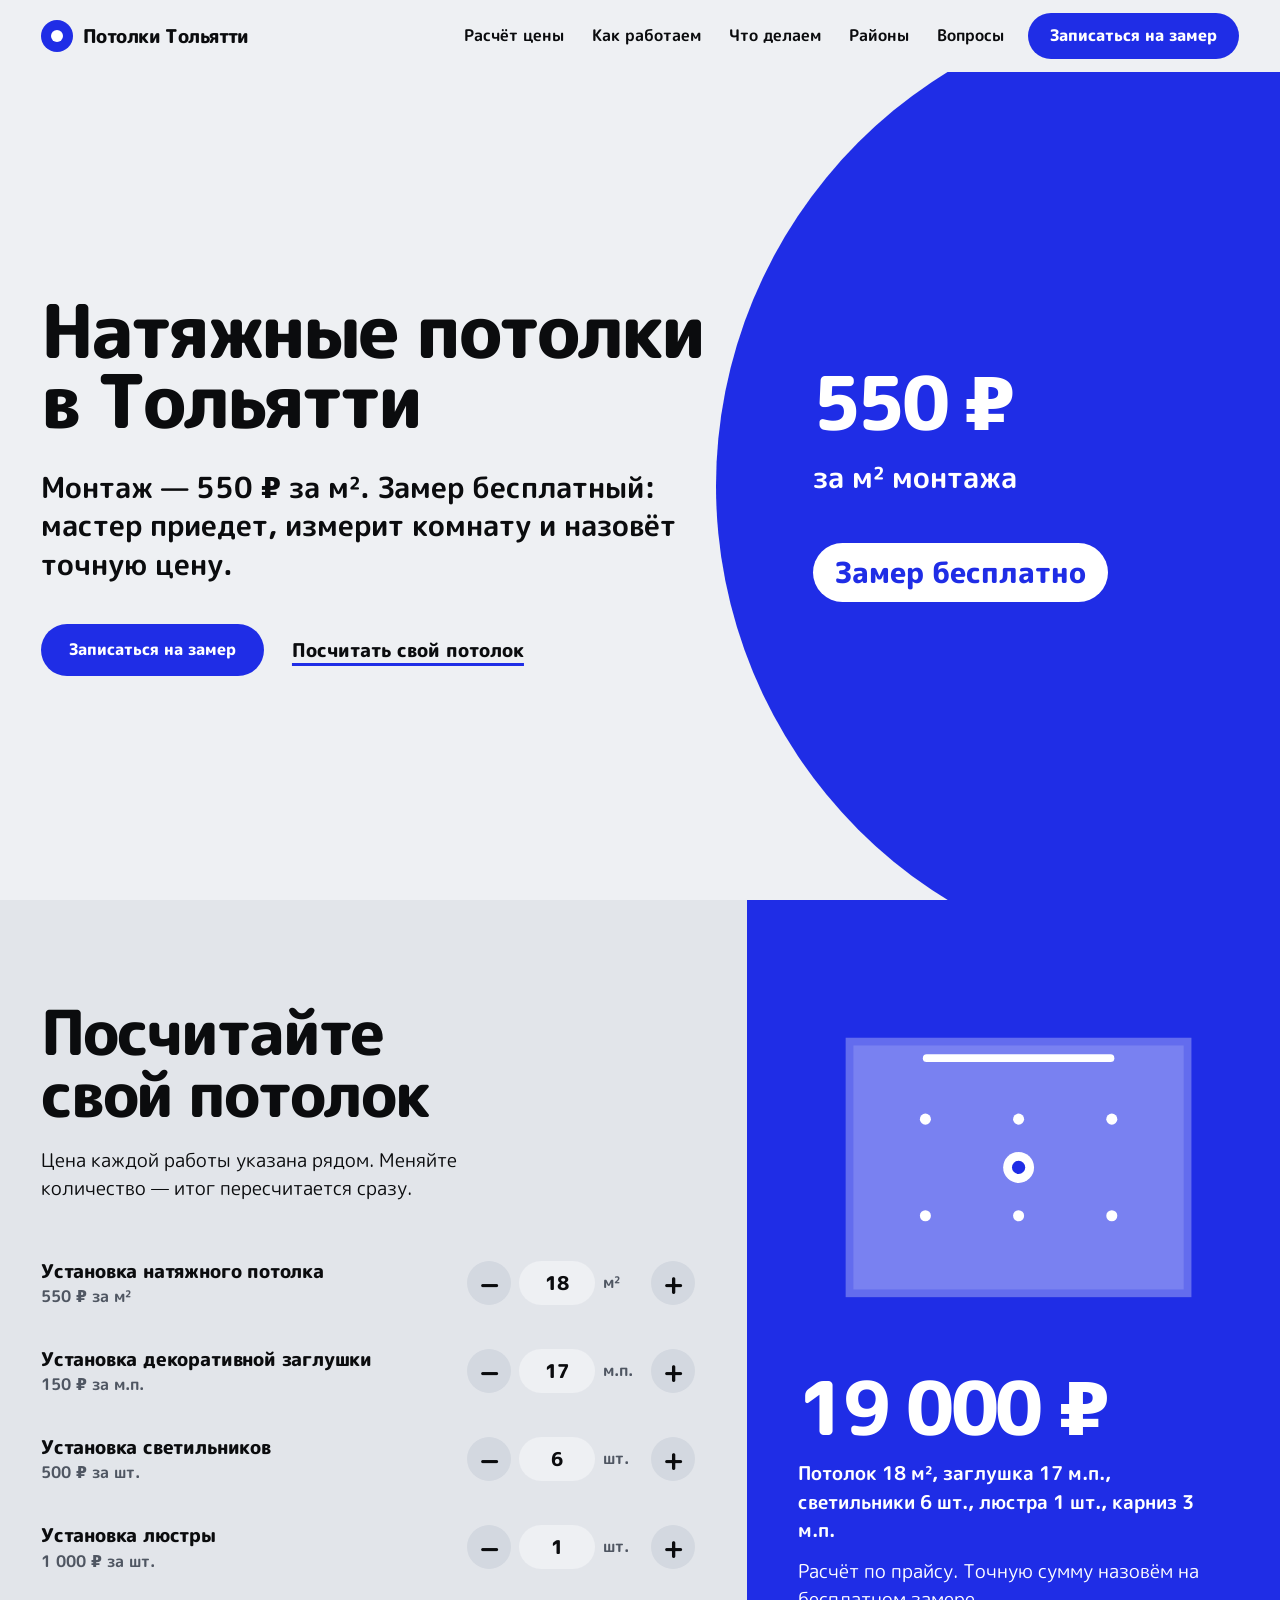
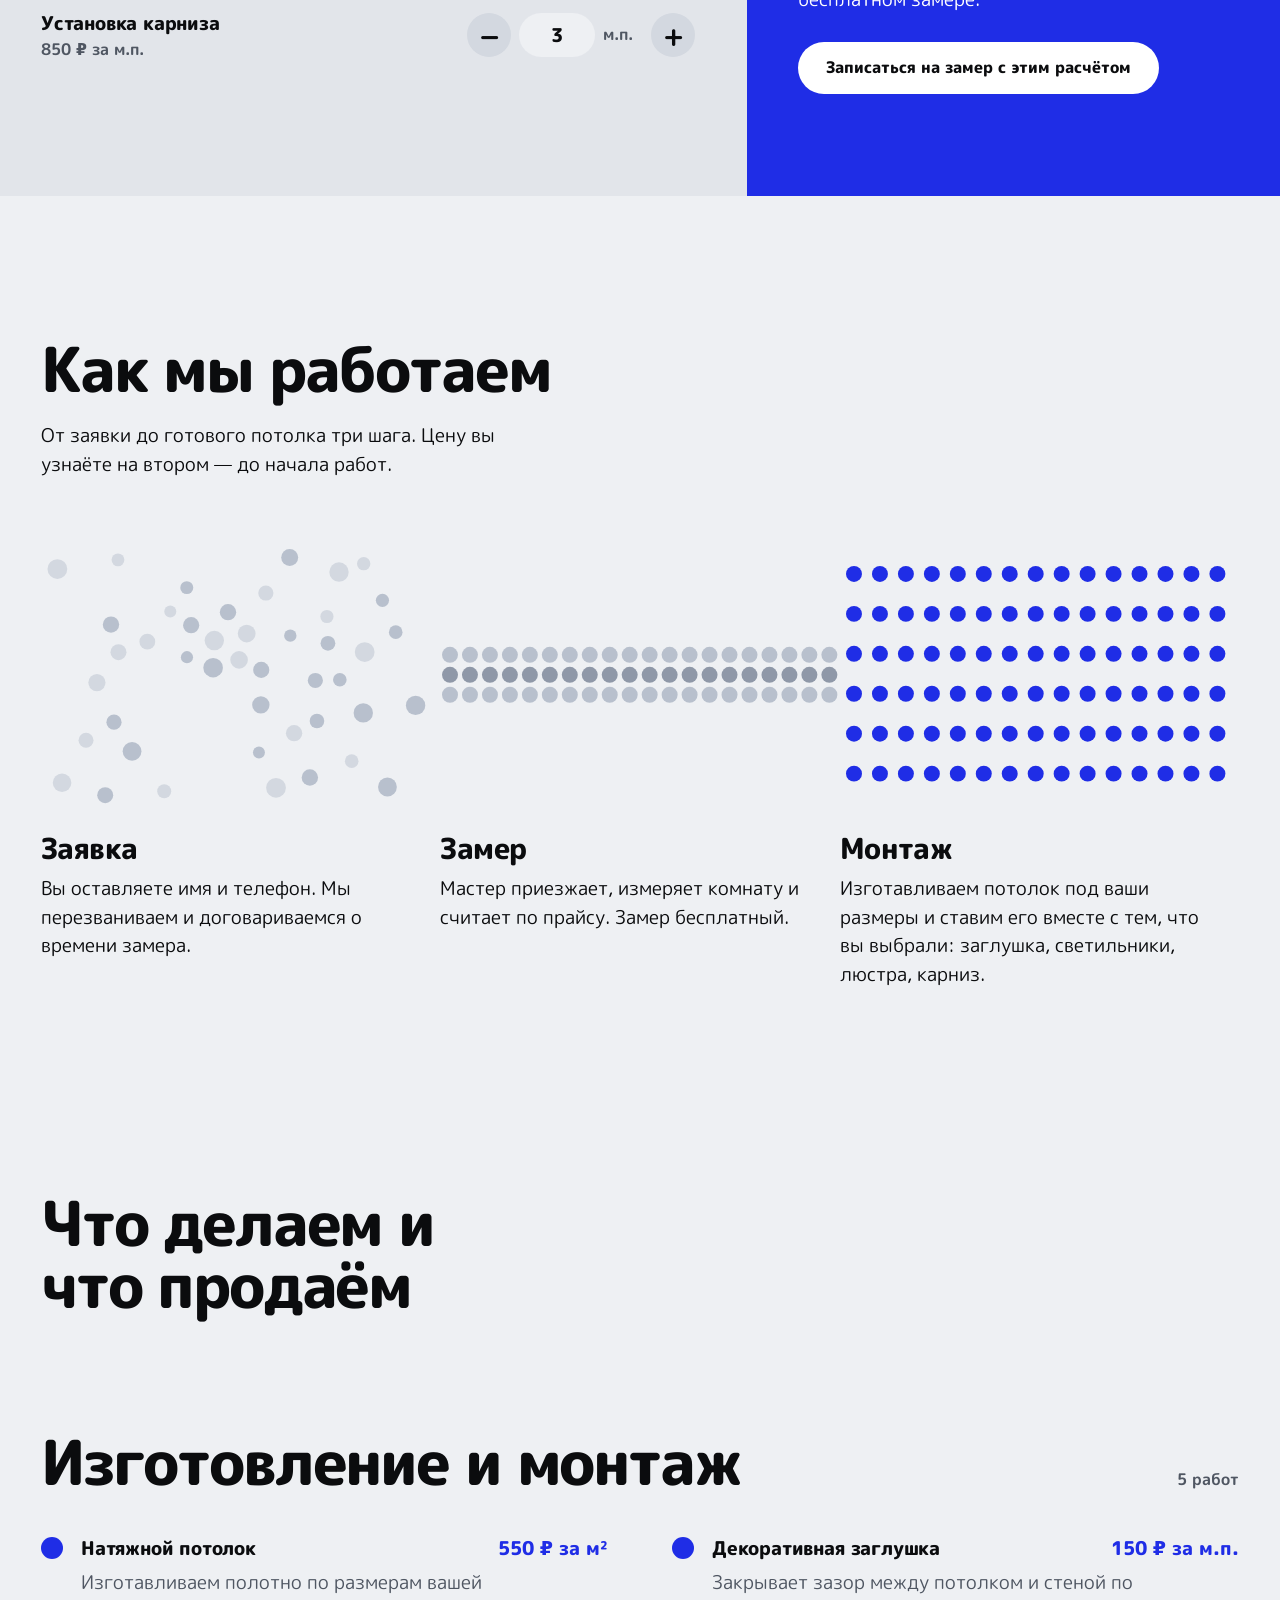
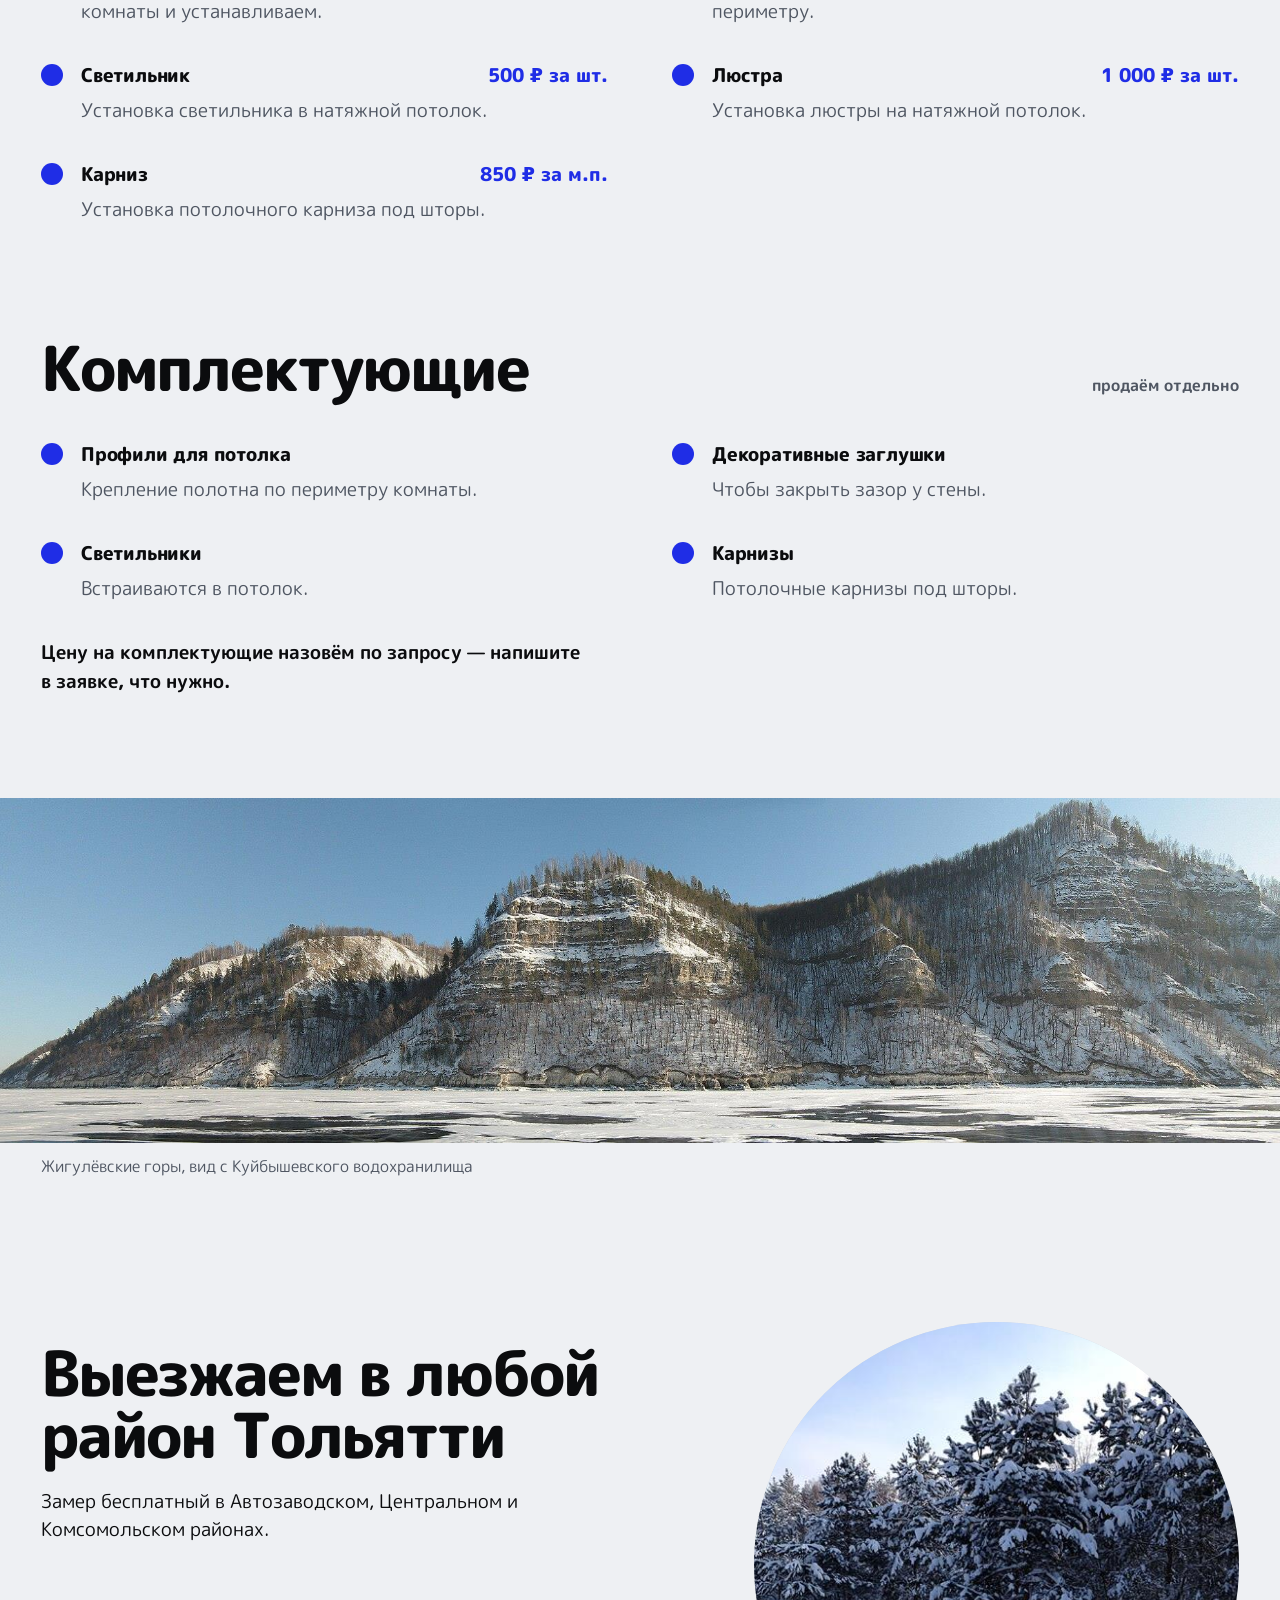
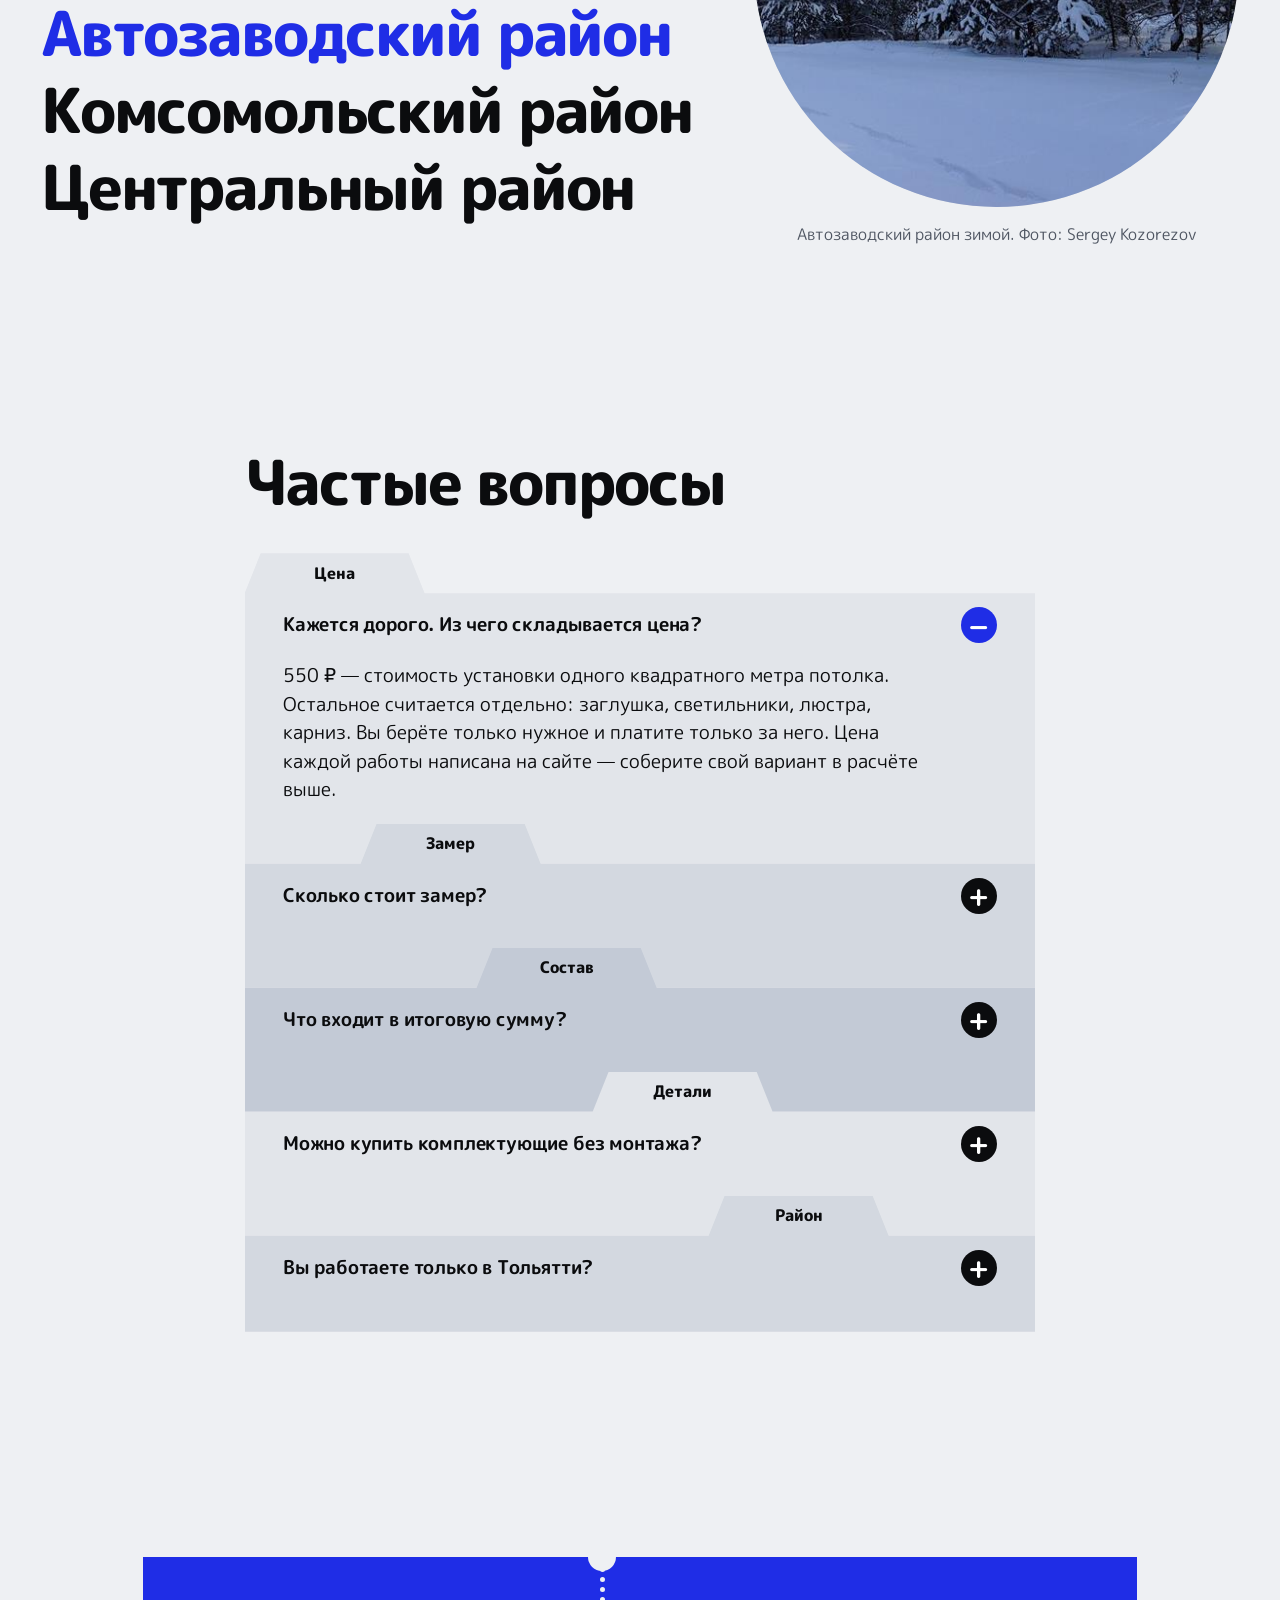
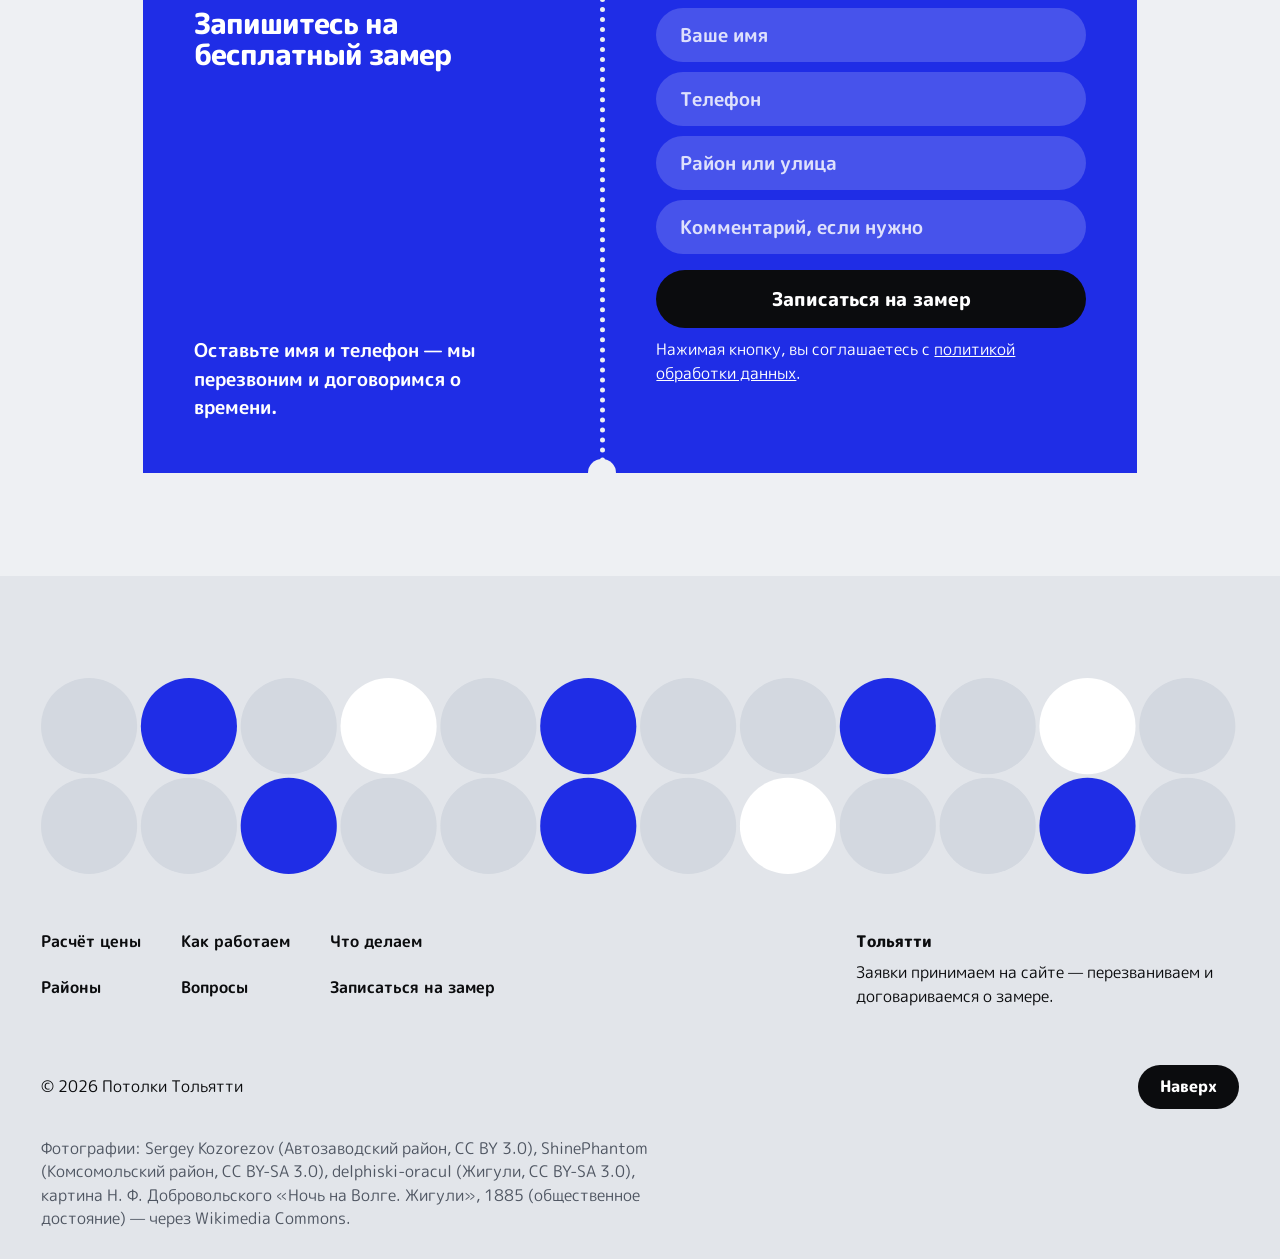
==== index.html @ f751cb1f "init: landing for Potolki Tolyatti" ====
<!doctype html>
<html lang="ru">
<head>
<meta charset="utf-8">
<meta name="viewport" content="width=device-width, initial-scale=1">
<title>Натяжные потолки в Тольятти — монтаж 550 ₽ за м², замер бесплатно</title>
<meta name="description" content="Изготовление и монтаж натяжных потолков в Тольятти. Установка потолка — 550 ₽ за м², замер бесплатный. Продаём комплектующие. Посчитайте стоимость онлайн.">
<meta name="theme-color" content="#eef0f3">
<meta property="og:title" content="Натяжные потолки в Тольятти — замер бесплатно">
<meta property="og:description" content="Монтаж — 550 ₽ за м². Посчитайте стоимость потолка онлайн и запишитесь на бесплатный замер.">
<meta property="og:type" content="website">
<link rel="icon" href="assets/favicon.svg" type="image/svg+xml">
<link rel="preconnect" href="https://fonts.googleapis.com">
<link rel="preconnect" href="https://fonts.gstatic.com" crossorigin>
<link href="https://fonts.googleapis.com/css2?family=M+PLUS+Rounded+1c:wght@400;500;800&display=swap" rel="stylesheet">
<link rel="stylesheet" href="styles.css">
<script>document.documentElement.classList.add('js');</script>
</head>
<body>

<header class="header" id="header">
  <div class="header__inner">
    <a class="logo" href="#top" aria-label="Потолки Тольятти — на главную">
      <svg class="logo__mark" viewBox="0 0 32 32" width="32" height="32" aria-hidden="true"><circle cx="16" cy="16" r="16" fill="currentColor"/><circle cx="16" cy="16" r="6" fill="#fff"/></svg>
      <span class="logo__text">Потолки<span class="logo__sfx"> Тольятти</span></span>
    </a>
    <nav class="nav" id="nav" aria-label="Основное меню">
      <a href="#calc">Расчёт цены</a>
      <a href="#process">Как работаем</a>
      <a href="#services">Что делаем</a>
      <a href="#areas">Районы</a>
      <a href="#faq">Вопросы</a>
    </nav>
    <a class="btn btn--accent header__cta" href="#contact"><span class="cta-full">Записаться на замер</span><span class="cta-short">Замер</span></a>
    <button class="burger" id="burger" type="button" aria-label="Открыть меню" aria-expanded="false" aria-controls="nav"><span></span><span></span></button>
  </div>
</header>

<main id="top">

  <section class="hero" aria-labelledby="hero-h">
    <div class="hero__copy">
      <h1 id="hero-h">Натяжные потолки в&nbsp;Тольятти</h1>
      <p class="hero__lead">Монтаж — 550&nbsp;₽ за м². Замер бесплатный: мастер приедет, измерит комнату и назовёт точную цену.</p>
      <div class="hero__actions">
        <a class="btn btn--accent" href="#contact">Записаться на замер</a>
        <a class="textlink" href="#calc">Посчитать свой потолок</a>
      </div>
    </div>
    <div class="hero__disc">
      <p class="disc__price">550&nbsp;₽</p>
      <p class="disc__unit">за м² монтажа</p>
      <p class="disc__free">Замер бесплатно</p>
    </div>
  </section>

  <section class="calc" id="calc" aria-labelledby="calc-h">
    <div class="calc__list">
      <h2 id="calc-h">Посчитайте свой потолок</h2>
      <p class="calc__intro">Цена каждой работы указана рядом. Меняйте количество — итог пересчитается сразу.</p>
      <form class="calc__rows" id="calcForm" novalidate>
        <div class="row" data-key="area" data-price="550" data-max="300">
          <label class="row__name" for="c-area">Установка натяжного потолка</label>
          <span class="row__price">550 ₽ за м²</span>
          <div class="stepper">
            <button type="button" class="stepper__btn" data-dir="-1" aria-label="Меньше">−</button>
            <input id="c-area" type="text" inputmode="decimal" value="18" autocomplete="off">
            <span class="stepper__unit">м²</span>
            <button type="button" class="stepper__btn" data-dir="1" aria-label="Больше">+</button>
          </div>
        </div>
        <div class="row" data-key="plug" data-price="150" data-max="300">
          <label class="row__name" for="c-plug">Установка декоративной заглушки</label>
          <span class="row__price">150 ₽ за м.п.</span>
          <div class="stepper">
            <button type="button" class="stepper__btn" data-dir="-1" aria-label="Меньше">−</button>
            <input id="c-plug" type="text" inputmode="decimal" value="17" autocomplete="off">
            <span class="stepper__unit">м.п.</span>
            <button type="button" class="stepper__btn" data-dir="1" aria-label="Больше">+</button>
          </div>
        </div>
        <div class="row" data-key="spots" data-price="500" data-max="80">
          <label class="row__name" for="c-spots">Установка светильников</label>
          <span class="row__price">500 ₽ за шт.</span>
          <div class="stepper">
            <button type="button" class="stepper__btn" data-dir="-1" aria-label="Меньше">−</button>
            <input id="c-spots" type="text" inputmode="numeric" value="6" autocomplete="off">
            <span class="stepper__unit">шт.</span>
            <button type="button" class="stepper__btn" data-dir="1" aria-label="Больше">+</button>
          </div>
        </div>
        <div class="row" data-key="lustre" data-price="1000" data-max="20">
          <label class="row__name" for="c-lustre">Установка люстры</label>
          <span class="row__price">1 000 ₽ за шт.</span>
          <div class="stepper">
            <button type="button" class="stepper__btn" data-dir="-1" aria-label="Меньше">−</button>
            <input id="c-lustre" type="text" inputmode="numeric" value="1" autocomplete="off">
            <span class="stepper__unit">шт.</span>
            <button type="button" class="stepper__btn" data-dir="1" aria-label="Больше">+</button>
          </div>
        </div>
        <div class="row" data-key="rod" data-price="850" data-max="100">
          <label class="row__name" for="c-rod">Установка карниза</label>
          <span class="row__price">850 ₽ за м.п.</span>
          <div class="stepper">
            <button type="button" class="stepper__btn" data-dir="-1" aria-label="Меньше">−</button>
            <input id="c-rod" type="text" inputmode="decimal" value="3" autocomplete="off">
            <span class="stepper__unit">м.п.</span>
            <button type="button" class="stepper__btn" data-dir="1" aria-label="Больше">+</button>
          </div>
        </div>
      </form>
    </div>
    <div class="calc__result">
      <svg class="plan" id="plan" viewBox="0 0 400 300" role="img" aria-label="Схема комнаты: размер потолка, светильники, люстра и карниз по вашему расчёту"></svg>
      <div class="result">
        <p class="total" id="total" aria-hidden="true">19&nbsp;000&nbsp;₽</p>
        <p class="visually-hidden" id="totalLive" role="status"></p>
        <p class="summary" id="summary">Потолок 18 м², заглушка 17 м.п., светильники 6 шт., люстра 1 шт., карниз 3 м.п.</p>
        <p class="result__note">Расчёт по прайсу. Точную сумму назовём на бесплатном замере.</p>
        <a class="btn btn--light" href="#contact" id="calcCta">Записаться на замер с этим расчётом</a>
      </div>
    </div>
  </section>

  <section class="process" id="process" aria-labelledby="process-h">
    <div class="process__head">
      <h2 id="process-h">Как мы работаем</h2>
      <p>От заявки до готового потолка три шага. Цену вы узнаёте на втором — до начала работ.</p>
    </div>
    <ol class="steps">
      <li class="step">
        <svg class="step__art" viewBox="0 0 400 267" aria-hidden="true" focusable="false"><circle cx="16.4" cy="27.1" r="9.9" fill="#d3d8e0"/><circle cx="274.8" cy="138.7" r="7.6" fill="#b8c0cd"/><circle cx="187.3" cy="70.3" r="8.2" fill="#b8c0cd"/><circle cx="286.4" cy="74.6" r="6.6" fill="#d3d8e0"/><circle cx="299.3" cy="138.0" r="6.8" fill="#b8c0cd"/><circle cx="150.4" cy="83.3" r="8.1" fill="#b8c0cd"/><circle cx="123.4" cy="249.6" r="7.0" fill="#d3d8e0"/><circle cx="342.0" cy="58.4" r="6.6" fill="#b8c0cd"/><circle cx="70.1" cy="82.7" r="8.2" fill="#b8c0cd"/><circle cx="298.5" cy="30.1" r="9.7" fill="#d3d8e0"/><circle cx="220.2" cy="163.1" r="8.7" fill="#b8c0cd"/><circle cx="375.2" cy="163.7" r="9.7" fill="#b8c0cd"/><circle cx="323.2" cy="21.7" r="6.7" fill="#d3d8e0"/><circle cx="146.2" cy="115.4" r="6.1" fill="#b8c0cd"/><circle cx="45.1" cy="198.6" r="7.5" fill="#d3d8e0"/><circle cx="172.4" cy="125.9" r="9.8" fill="#b8c0cd"/><circle cx="276.4" cy="179.3" r="7.3" fill="#b8c0cd"/><circle cx="146.0" cy="45.7" r="6.5" fill="#b8c0cd"/><circle cx="355.3" cy="90.3" r="6.8" fill="#b8c0cd"/><circle cx="249.7" cy="93.8" r="6.2" fill="#b8c0cd"/><circle cx="269.3" cy="235.9" r="8.2" fill="#b8c0cd"/><circle cx="322.8" cy="171.2" r="9.7" fill="#b8c0cd"/><circle cx="56.0" cy="140.8" r="8.6" fill="#d3d8e0"/><circle cx="347.0" cy="245.4" r="9.4" fill="#b8c0cd"/><circle cx="235.4" cy="246.2" r="9.9" fill="#d3d8e0"/><circle cx="218.3" cy="210.9" r="6.0" fill="#b8c0cd"/><circle cx="206.0" cy="91.7" r="8.9" fill="#d3d8e0"/><circle cx="253.5" cy="191.5" r="8.2" fill="#d3d8e0"/><circle cx="129.5" cy="69.6" r="6.0" fill="#d3d8e0"/><circle cx="21.1" cy="241.2" r="9.3" fill="#d3d8e0"/><circle cx="249.1" cy="15.5" r="8.5" fill="#b8c0cd"/><circle cx="64.3" cy="253.6" r="8.0" fill="#b8c0cd"/><circle cx="225.2" cy="51.1" r="7.6" fill="#d3d8e0"/><circle cx="91.2" cy="209.7" r="9.4" fill="#b8c0cd"/><circle cx="311.2" cy="219.5" r="6.8" fill="#d3d8e0"/><circle cx="220.6" cy="128.1" r="8.1" fill="#b8c0cd"/><circle cx="77.1" cy="17.9" r="6.4" fill="#d3d8e0"/><circle cx="77.6" cy="110.4" r="8.0" fill="#d3d8e0"/><circle cx="287.4" cy="101.5" r="7.4" fill="#b8c0cd"/><circle cx="173.6" cy="98.7" r="9.7" fill="#d3d8e0"/><circle cx="106.5" cy="99.8" r="7.9" fill="#d3d8e0"/><circle cx="324.2" cy="110.2" r="9.9" fill="#d3d8e0"/><circle cx="198.4" cy="118.1" r="8.8" fill="#d3d8e0"/><circle cx="73.1" cy="180.5" r="7.6" fill="#b8c0cd"/></svg>
        <div class="step__text">
          <h3>Заявка</h3>
          <p>Вы оставляете имя и телефон. Мы перезваниваем и договариваемся о времени замера.</p>
        </div>
      </li>
      <li class="step">
        <svg class="step__art" viewBox="0 0 400 267" aria-hidden="true" focusable="false"><circle cx="10.0" cy="113.0" r="8" fill="#b8c0cd"/><circle cx="30.0" cy="113.0" r="8" fill="#b8c0cd"/><circle cx="50.0" cy="113.0" r="8" fill="#b8c0cd"/><circle cx="70.0" cy="113.0" r="8" fill="#b8c0cd"/><circle cx="90.0" cy="113.0" r="8" fill="#b8c0cd"/><circle cx="110.0" cy="113.0" r="8" fill="#b8c0cd"/><circle cx="130.0" cy="113.0" r="8" fill="#b8c0cd"/><circle cx="150.0" cy="113.0" r="8" fill="#b8c0cd"/><circle cx="170.0" cy="113.0" r="8" fill="#b8c0cd"/><circle cx="190.0" cy="113.0" r="8" fill="#b8c0cd"/><circle cx="210.0" cy="113.0" r="8" fill="#b8c0cd"/><circle cx="230.0" cy="113.0" r="8" fill="#b8c0cd"/><circle cx="250.0" cy="113.0" r="8" fill="#b8c0cd"/><circle cx="270.0" cy="113.0" r="8" fill="#b8c0cd"/><circle cx="290.0" cy="113.0" r="8" fill="#b8c0cd"/><circle cx="310.0" cy="113.0" r="8" fill="#b8c0cd"/><circle cx="330.0" cy="113.0" r="8" fill="#b8c0cd"/><circle cx="350.0" cy="113.0" r="8" fill="#b8c0cd"/><circle cx="370.0" cy="113.0" r="8" fill="#b8c0cd"/><circle cx="390.0" cy="113.0" r="8" fill="#b8c0cd"/><circle cx="10.0" cy="133.0" r="8" fill="#8f98a8"/><circle cx="30.0" cy="133.0" r="8" fill="#8f98a8"/><circle cx="50.0" cy="133.0" r="8" fill="#8f98a8"/><circle cx="70.0" cy="133.0" r="8" fill="#8f98a8"/><circle cx="90.0" cy="133.0" r="8" fill="#8f98a8"/><circle cx="110.0" cy="133.0" r="8" fill="#8f98a8"/><circle cx="130.0" cy="133.0" r="8" fill="#8f98a8"/><circle cx="150.0" cy="133.0" r="8" fill="#8f98a8"/><circle cx="170.0" cy="133.0" r="8" fill="#8f98a8"/><circle cx="190.0" cy="133.0" r="8" fill="#8f98a8"/><circle cx="210.0" cy="133.0" r="8" fill="#8f98a8"/><circle cx="230.0" cy="133.0" r="8" fill="#8f98a8"/><circle cx="250.0" cy="133.0" r="8" fill="#8f98a8"/><circle cx="270.0" cy="133.0" r="8" fill="#8f98a8"/><circle cx="290.0" cy="133.0" r="8" fill="#8f98a8"/><circle cx="310.0" cy="133.0" r="8" fill="#8f98a8"/><circle cx="330.0" cy="133.0" r="8" fill="#8f98a8"/><circle cx="350.0" cy="133.0" r="8" fill="#8f98a8"/><circle cx="370.0" cy="133.0" r="8" fill="#8f98a8"/><circle cx="390.0" cy="133.0" r="8" fill="#8f98a8"/><circle cx="10.0" cy="153.0" r="8" fill="#b8c0cd"/><circle cx="30.0" cy="153.0" r="8" fill="#b8c0cd"/><circle cx="50.0" cy="153.0" r="8" fill="#b8c0cd"/><circle cx="70.0" cy="153.0" r="8" fill="#b8c0cd"/><circle cx="90.0" cy="153.0" r="8" fill="#b8c0cd"/><circle cx="110.0" cy="153.0" r="8" fill="#b8c0cd"/><circle cx="130.0" cy="153.0" r="8" fill="#b8c0cd"/><circle cx="150.0" cy="153.0" r="8" fill="#b8c0cd"/><circle cx="170.0" cy="153.0" r="8" fill="#b8c0cd"/><circle cx="190.0" cy="153.0" r="8" fill="#b8c0cd"/><circle cx="210.0" cy="153.0" r="8" fill="#b8c0cd"/><circle cx="230.0" cy="153.0" r="8" fill="#b8c0cd"/><circle cx="250.0" cy="153.0" r="8" fill="#b8c0cd"/><circle cx="270.0" cy="153.0" r="8" fill="#b8c0cd"/><circle cx="290.0" cy="153.0" r="8" fill="#b8c0cd"/><circle cx="310.0" cy="153.0" r="8" fill="#b8c0cd"/><circle cx="330.0" cy="153.0" r="8" fill="#b8c0cd"/><circle cx="350.0" cy="153.0" r="8" fill="#b8c0cd"/><circle cx="370.0" cy="153.0" r="8" fill="#b8c0cd"/><circle cx="390.0" cy="153.0" r="8" fill="#b8c0cd"/></svg>
        <div class="step__text">
          <h3>Замер</h3>
          <p>Мастер приезжает, измеряет комнату и считает по прайсу. Замер бесплатный.</p>
        </div>
      </li>
      <li class="step">
        <svg class="step__art" viewBox="0 0 400 267" aria-hidden="true" focusable="false"><circle cx="14.0" cy="32.0" r="8" fill="#1f2de6"/><circle cx="40.0" cy="32.0" r="8" fill="#1f2de6"/><circle cx="66.0" cy="32.0" r="8" fill="#1f2de6"/><circle cx="92.0" cy="32.0" r="8" fill="#1f2de6"/><circle cx="118.0" cy="32.0" r="8" fill="#1f2de6"/><circle cx="144.0" cy="32.0" r="8" fill="#1f2de6"/><circle cx="170.0" cy="32.0" r="8" fill="#1f2de6"/><circle cx="196.0" cy="32.0" r="8" fill="#1f2de6"/><circle cx="222.0" cy="32.0" r="8" fill="#1f2de6"/><circle cx="248.0" cy="32.0" r="8" fill="#1f2de6"/><circle cx="274.0" cy="32.0" r="8" fill="#1f2de6"/><circle cx="300.0" cy="32.0" r="8" fill="#1f2de6"/><circle cx="326.0" cy="32.0" r="8" fill="#1f2de6"/><circle cx="352.0" cy="32.0" r="8" fill="#1f2de6"/><circle cx="378.0" cy="32.0" r="8" fill="#1f2de6"/><circle cx="14.0" cy="72.0" r="8" fill="#1f2de6"/><circle cx="40.0" cy="72.0" r="8" fill="#1f2de6"/><circle cx="66.0" cy="72.0" r="8" fill="#1f2de6"/><circle cx="92.0" cy="72.0" r="8" fill="#1f2de6"/><circle cx="118.0" cy="72.0" r="8" fill="#1f2de6"/><circle cx="144.0" cy="72.0" r="8" fill="#1f2de6"/><circle cx="170.0" cy="72.0" r="8" fill="#1f2de6"/><circle cx="196.0" cy="72.0" r="8" fill="#1f2de6"/><circle cx="222.0" cy="72.0" r="8" fill="#1f2de6"/><circle cx="248.0" cy="72.0" r="8" fill="#1f2de6"/><circle cx="274.0" cy="72.0" r="8" fill="#1f2de6"/><circle cx="300.0" cy="72.0" r="8" fill="#1f2de6"/><circle cx="326.0" cy="72.0" r="8" fill="#1f2de6"/><circle cx="352.0" cy="72.0" r="8" fill="#1f2de6"/><circle cx="378.0" cy="72.0" r="8" fill="#1f2de6"/><circle cx="14.0" cy="112.0" r="8" fill="#1f2de6"/><circle cx="40.0" cy="112.0" r="8" fill="#1f2de6"/><circle cx="66.0" cy="112.0" r="8" fill="#1f2de6"/><circle cx="92.0" cy="112.0" r="8" fill="#1f2de6"/><circle cx="118.0" cy="112.0" r="8" fill="#1f2de6"/><circle cx="144.0" cy="112.0" r="8" fill="#1f2de6"/><circle cx="170.0" cy="112.0" r="8" fill="#1f2de6"/><circle cx="196.0" cy="112.0" r="8" fill="#1f2de6"/><circle cx="222.0" cy="112.0" r="8" fill="#1f2de6"/><circle cx="248.0" cy="112.0" r="8" fill="#1f2de6"/><circle cx="274.0" cy="112.0" r="8" fill="#1f2de6"/><circle cx="300.0" cy="112.0" r="8" fill="#1f2de6"/><circle cx="326.0" cy="112.0" r="8" fill="#1f2de6"/><circle cx="352.0" cy="112.0" r="8" fill="#1f2de6"/><circle cx="378.0" cy="112.0" r="8" fill="#1f2de6"/><circle cx="14.0" cy="152.0" r="8" fill="#1f2de6"/><circle cx="40.0" cy="152.0" r="8" fill="#1f2de6"/><circle cx="66.0" cy="152.0" r="8" fill="#1f2de6"/><circle cx="92.0" cy="152.0" r="8" fill="#1f2de6"/><circle cx="118.0" cy="152.0" r="8" fill="#1f2de6"/><circle cx="144.0" cy="152.0" r="8" fill="#1f2de6"/><circle cx="170.0" cy="152.0" r="8" fill="#1f2de6"/><circle cx="196.0" cy="152.0" r="8" fill="#1f2de6"/><circle cx="222.0" cy="152.0" r="8" fill="#1f2de6"/><circle cx="248.0" cy="152.0" r="8" fill="#1f2de6"/><circle cx="274.0" cy="152.0" r="8" fill="#1f2de6"/><circle cx="300.0" cy="152.0" r="8" fill="#1f2de6"/><circle cx="326.0" cy="152.0" r="8" fill="#1f2de6"/><circle cx="352.0" cy="152.0" r="8" fill="#1f2de6"/><circle cx="378.0" cy="152.0" r="8" fill="#1f2de6"/><circle cx="14.0" cy="192.0" r="8" fill="#1f2de6"/><circle cx="40.0" cy="192.0" r="8" fill="#1f2de6"/><circle cx="66.0" cy="192.0" r="8" fill="#1f2de6"/><circle cx="92.0" cy="192.0" r="8" fill="#1f2de6"/><circle cx="118.0" cy="192.0" r="8" fill="#1f2de6"/><circle cx="144.0" cy="192.0" r="8" fill="#1f2de6"/><circle cx="170.0" cy="192.0" r="8" fill="#1f2de6"/><circle cx="196.0" cy="192.0" r="8" fill="#1f2de6"/><circle cx="222.0" cy="192.0" r="8" fill="#1f2de6"/><circle cx="248.0" cy="192.0" r="8" fill="#1f2de6"/><circle cx="274.0" cy="192.0" r="8" fill="#1f2de6"/><circle cx="300.0" cy="192.0" r="8" fill="#1f2de6"/><circle cx="326.0" cy="192.0" r="8" fill="#1f2de6"/><circle cx="352.0" cy="192.0" r="8" fill="#1f2de6"/><circle cx="378.0" cy="192.0" r="8" fill="#1f2de6"/><circle cx="14.0" cy="232.0" r="8" fill="#1f2de6"/><circle cx="40.0" cy="232.0" r="8" fill="#1f2de6"/><circle cx="66.0" cy="232.0" r="8" fill="#1f2de6"/><circle cx="92.0" cy="232.0" r="8" fill="#1f2de6"/><circle cx="118.0" cy="232.0" r="8" fill="#1f2de6"/><circle cx="144.0" cy="232.0" r="8" fill="#1f2de6"/><circle cx="170.0" cy="232.0" r="8" fill="#1f2de6"/><circle cx="196.0" cy="232.0" r="8" fill="#1f2de6"/><circle cx="222.0" cy="232.0" r="8" fill="#1f2de6"/><circle cx="248.0" cy="232.0" r="8" fill="#1f2de6"/><circle cx="274.0" cy="232.0" r="8" fill="#1f2de6"/><circle cx="300.0" cy="232.0" r="8" fill="#1f2de6"/><circle cx="326.0" cy="232.0" r="8" fill="#1f2de6"/><circle cx="352.0" cy="232.0" r="8" fill="#1f2de6"/><circle cx="378.0" cy="232.0" r="8" fill="#1f2de6"/></svg>
        <div class="step__text">
          <h3>Монтаж</h3>
          <p>Изготавливаем потолок под ваши размеры и ставим его вместе с тем, что вы выбрали: заглушка, светильники, люстра, карниз.</p>
        </div>
      </li>
    </ol>
  </section>

  <section class="services" id="services" aria-labelledby="services-h">
    <h2 id="services-h">Что делаем и что продаём</h2>

    <div class="cat">
      <div class="cat__head"><h3>Изготовление и монтаж</h3><p>5 работ</p></div>
      <ul class="menu">
        <li><span class="dot" aria-hidden="true"></span><div><p class="menu__top"><strong>Натяжной потолок</strong><span>550 ₽ за м²</span></p><p class="menu__desc">Изготавливаем полотно по размерам вашей комнаты и устанавливаем.</p></div></li>
        <li><span class="dot" aria-hidden="true"></span><div><p class="menu__top"><strong>Декоративная заглушка</strong><span>150 ₽ за м.п.</span></p><p class="menu__desc">Закрывает зазор между потолком и стеной по периметру.</p></div></li>
        <li><span class="dot" aria-hidden="true"></span><div><p class="menu__top"><strong>Светильник</strong><span>500 ₽ за шт.</span></p><p class="menu__desc">Установка светильника в натяжной потолок.</p></div></li>
        <li><span class="dot" aria-hidden="true"></span><div><p class="menu__top"><strong>Люстра</strong><span>1 000 ₽ за шт.</span></p><p class="menu__desc">Установка люстры на натяжной потолок.</p></div></li>
        <li><span class="dot" aria-hidden="true"></span><div><p class="menu__top"><strong>Карниз</strong><span>850 ₽ за м.п.</span></p><p class="menu__desc">Установка потолочного карниза под шторы.</p></div></li>
      </ul>
    </div>

    <div class="cat">
      <div class="cat__head"><h3>Комплектующие</h3><p>продаём отдельно</p></div>
      <ul class="menu">
        <li><span class="dot" aria-hidden="true"></span><div><p class="menu__top"><strong>Профили для потолка</strong></p><p class="menu__desc">Крепление полотна по периметру комнаты.</p></div></li>
        <li><span class="dot" aria-hidden="true"></span><div><p class="menu__top"><strong>Декоративные заглушки</strong></p><p class="menu__desc">Чтобы закрыть зазор у стены.</p></div></li>
        <li><span class="dot" aria-hidden="true"></span><div><p class="menu__top"><strong>Светильники</strong></p><p class="menu__desc">Встраиваются в потолок.</p></div></li>
        <li><span class="dot" aria-hidden="true"></span><div><p class="menu__top"><strong>Карнизы</strong></p><p class="menu__desc">Потолочные карнизы под шторы.</p></div></li>
      </ul>
      <p class="cat__note">Цену на комплектующие назовём по запросу — напишите в заявке, что нужно.</p>
    </div>
  </section>

  <figure class="band">
    <img src="assets/zhiguli.jpg" width="1920" height="501" alt="Жигулёвские горы зимой, вид с Куйбышевского водохранилища" loading="lazy" decoding="async">
    <figcaption>Жигулёвские горы, вид с Куйбышевского водохранилища</figcaption>
  </figure>

  <section class="areas" id="areas" aria-labelledby="areas-h">
    <div class="areas__list">
      <h2 id="areas-h">Выезжаем в любой район Тольятти</h2>
      <p>Замер бесплатный в Автозаводском, Центральном и Комсомольском районах.</p>
      <ul class="index" id="index">
        <li data-i="0" data-district="Автозаводский район">
          <a href="#contact">Автозаводский район</a>
          <figure class="index__inline"><img src="assets/avtozavodsky.jpg" width="1100" height="568" alt="Заснеженная сосновая роща в Автозаводском районе Тольятти" loading="lazy" decoding="async"></figure>
        </li>
        <li data-i="1" data-district="Комсомольский район">
          <a href="#contact">Комсомольский район</a>
          <figure class="index__inline"><img src="assets/komsomolsky.jpg" width="1000" height="640" alt="Многоэтажные жилые дома в Комсомольском районе Тольятти" loading="lazy" decoding="async"></figure>
        </li>
        <li data-i="2" data-district="Центральный район">
          <a href="#contact">Центральный район</a>
          <figure class="index__inline"><img src="assets/volga.jpg" width="1100" height="586" alt="Картина: берег Волги у Жигулёвских гор, парусная лодка у воды" loading="lazy" decoding="async"></figure>
        </li>
      </ul>
    </div>
    <figure class="preview" id="preview">
      <div class="preview__disc">
        <img class="is-active" src="assets/avtozavodsky.jpg" width="1100" height="568" alt="Заснеженная сосновая роща в Автозаводском районе Тольятти" loading="lazy" decoding="async" data-pos="40% 50%">
        <img src="assets/komsomolsky.jpg" width="1000" height="640" alt="Многоэтажные жилые дома в Комсомольском районе Тольятти" loading="lazy" decoding="async" data-pos="40% 50%">
        <img src="assets/volga.jpg" width="1100" height="586" alt="Картина: берег Волги у Жигулёвских гор, парусная лодка у воды" loading="lazy" decoding="async" data-pos="70% 50%">
      </div>
      <figcaption id="previewCap">Автозаводский район зимой</figcaption>
    </figure>
  </section>

  <section class="faq" id="faq" aria-labelledby="faq-h">
    <h2 id="faq-h">Частые вопросы</h2>
    <div class="faq__stack">
      <details class="qa" name="faq" style="--i:0" open>
        <summary><span class="qa__tab">Цена</span><span class="qa__q">Кажется дорого. Из чего складывается цена?</span></summary>
        <div class="qa__a"><p>550 ₽ — стоимость установки одного квадратного метра потолка. Остальное считается отдельно: заглушка, светильники, люстра, карниз. Вы берёте только нужное и платите только за него. Цена каждой работы написана на сайте — соберите свой вариант в расчёте выше.</p></div>
      </details>
      <details class="qa" name="faq" style="--i:1">
        <summary><span class="qa__tab">Замер</span><span class="qa__q">Сколько стоит замер?</span></summary>
        <div class="qa__a"><p>Нисколько, замер бесплатный. Мастер приезжает, измеряет комнату и считает точную сумму по прайсу.</p></div>
      </details>
      <details class="qa" name="faq" style="--i:2">
        <summary><span class="qa__tab">Состав</span><span class="qa__q">Что входит в итоговую сумму?</span></summary>
        <div class="qa__a"><p>Пять позиций: установка потолка за м², заглушка за м.п., светильники и люстры за штуку, карниз за м.п. Чего вы не выбрали, в сумму не входит.</p></div>
      </details>
      <details class="qa" name="faq" style="--i:3">
        <summary><span class="qa__tab">Детали</span><span class="qa__q">Можно купить комплектующие без монтажа?</span></summary>
        <div class="qa__a"><p>Да, мы продаём комплектующие отдельно. Напишите в заявке, что нужно, — назовём цену и условия.</p></div>
      </details>
      <details class="qa" name="faq" style="--i:4">
        <summary><span class="qa__tab">Район</span><span class="qa__q">Вы работаете только в Тольятти?</span></summary>
        <div class="qa__a"><p>Да, мы работаем в Тольятти. Если вы живёте рядом с городом, напишите в заявке — подскажем, сможем ли приехать.</p></div>
      </details>
    </div>
  </section>

  <section class="contact" id="contact" aria-labelledby="contact-h">
    <div class="coupon">
      <div class="coupon__lead">
        <h2 id="contact-h">Запишитесь на бесплатный замер</h2>
        <p>Оставьте имя и телефон — мы перезвоним и договоримся о времени.</p>
      </div>
      <form class="coupon__form" id="leadForm" novalidate>
        <input type="text" name="_gotcha" style="display:none" tabindex="-1" autocomplete="off">
        <input type="hidden" name="calc" id="calcField">
        <label class="visually-hidden" for="f-name">Ваше имя</label>
        <input id="f-name" name="name" type="text" placeholder="Ваше имя" autocomplete="name" required>
        <label class="visually-hidden" for="f-phone">Телефон</label>
        <input id="f-phone" name="phone" type="tel" placeholder="Телефон" autocomplete="tel" inputmode="tel" required>
        <label class="visually-hidden" for="f-district">Район или улица</label>
        <input id="f-district" name="district" type="text" placeholder="Район или улица" autocomplete="street-address">
        <label class="visually-hidden" for="f-comment">Комментарий</label>
        <input id="f-comment" name="comment" type="text" placeholder="Комментарий, если нужно">
        <button class="coupon__submit" type="submit">Записаться на замер</button>
        <p class="coupon__legal">Нажимая кнопку, вы соглашаетесь с <a href="privacy.html">политикой обработки данных</a>.</p>
        <p class="coupon__status" id="formStatus" role="status"></p>
      </form>
    </div>
  </section>

</main>

<footer class="footer">
  <svg class="footer__mark" viewBox="0 0 1296 212" aria-hidden="true" focusable="false"><circle cx="52.0" cy="52.0" r="52" fill="#d3d8e0"/><circle cx="160.0" cy="52.0" r="52" fill="#1f2de6"/><circle cx="268.0" cy="52.0" r="52" fill="#d3d8e0"/><circle cx="376.0" cy="52.0" r="52" fill="#ffffff"/><circle cx="484.0" cy="52.0" r="52" fill="#d3d8e0"/><circle cx="592.0" cy="52.0" r="52" fill="#1f2de6"/><circle cx="700.0" cy="52.0" r="52" fill="#d3d8e0"/><circle cx="808.0" cy="52.0" r="52" fill="#d3d8e0"/><circle cx="916.0" cy="52.0" r="52" fill="#1f2de6"/><circle cx="1024.0" cy="52.0" r="52" fill="#d3d8e0"/><circle cx="1132.0" cy="52.0" r="52" fill="#ffffff"/><circle cx="1240.0" cy="52.0" r="52" fill="#d3d8e0"/><circle cx="52.0" cy="160.0" r="52" fill="#d3d8e0"/><circle cx="160.0" cy="160.0" r="52" fill="#d3d8e0"/><circle cx="268.0" cy="160.0" r="52" fill="#1f2de6"/><circle cx="376.0" cy="160.0" r="52" fill="#d3d8e0"/><circle cx="484.0" cy="160.0" r="52" fill="#d3d8e0"/><circle cx="592.0" cy="160.0" r="52" fill="#1f2de6"/><circle cx="700.0" cy="160.0" r="52" fill="#d3d8e0"/><circle cx="808.0" cy="160.0" r="52" fill="#ffffff"/><circle cx="916.0" cy="160.0" r="52" fill="#d3d8e0"/><circle cx="1024.0" cy="160.0" r="52" fill="#d3d8e0"/><circle cx="1132.0" cy="160.0" r="52" fill="#1f2de6"/><circle cx="1240.0" cy="160.0" r="52" fill="#d3d8e0"/></svg>
  <div class="footer__body">
    <nav class="footer__links" aria-label="Разделы сайта">
      <a href="#calc">Расчёт цены</a>
      <a href="#process">Как работаем</a>
      <a href="#services">Что делаем</a>
      <a href="#areas">Районы</a>
      <a href="#faq">Вопросы</a>
      <a href="#contact">Записаться на замер</a>
    </nav>
    <div class="footer__contact">
      <p>Тольятти</p>
      <p>Заявки принимаем на сайте — перезваниваем и договариваемся о замере.</p>
    </div>
  </div>
  <div class="footer__bottom">
    <p>© <span id="year">2026</span> Потолки Тольятти</p>
    <a class="btn btn--small" href="#top">Наверх</a>
  </div>
  <p class="footer__credits">Фотографии: Sergey Kozorezov (Автозаводский район, CC BY 3.0), ShinePhantom (Комсомольский район, CC BY-SA 3.0), delphiski-oracul (Жигули, CC BY-SA 3.0), картина Н. Ф. Добровольского «Ночь на Волге. Жигули», 1885 (общественное достояние) — через Wikimedia Commons.</p>
</footer>

<script src="script.js"></script>
</body>
</html>
---- styles.css ----
/* Потолки Тольятти — один мотив: круг (светильник в потолке) */

:root {
  --bg: #eef0f3;
  --surface: #e2e5ea;
  --tone: #d3d8e0;
  --tone-2: #c3cad6;
  --ink: #0b0c0e;
  --muted: #4f5662;
  --accent: #1f2de6;
  --accent-ink: #ffffff;

  --step-small: clamp(0.9375rem, 0.9rem + 0.1vw, 1rem);
  --step-body: clamp(1.0625rem, 1rem + 0.25vw, 1.1875rem);
  --step-lead: clamp(1.25rem, 1rem + 1vw, 1.875rem);
  --step-head: clamp(2rem, 1.3rem + 3.2vw, 4rem);
  --step-display: clamp(2.3rem, 0.6rem + 5vw, 5.4rem);

  --gut: clamp(16px, 3.2vw, 48px);
  --sect: clamp(64px, 8vw, 120px);
  --ease: cubic-bezier(0.2, 0.7, 0.2, 1);
  --header-h: 72px;
}

*, *::before, *::after { box-sizing: border-box; }
html { scroll-behavior: smooth; -webkit-text-size-adjust: 100%; }
body {
  margin: 0;
  background: var(--bg);
  color: var(--ink);
  font-family: 'M PLUS Rounded 1c', 'Segoe UI', system-ui, sans-serif;
  font-size: var(--step-body);
  line-height: 1.5;
  -webkit-font-smoothing: antialiased;
  text-rendering: optimizeLegibility;
}
img, svg { display: block; max-width: 100%; }
p { margin: 0; }
h1, h2, h3 { margin: 0; font-weight: 800; }
a { color: inherit; }
ul, ol { margin: 0; padding: 0; list-style: none; }
button, input { font: inherit; color: inherit; }
section[id] { scroll-margin-top: var(--header-h); }

.visually-hidden {
  position: absolute !important; width: 1px; height: 1px; margin: -1px; padding: 0;
  overflow: hidden; clip: rect(0 0 0 0); white-space: nowrap; border: 0;
}

:focus-visible { outline: 3px solid var(--accent); outline-offset: 3px; }
::selection { background: var(--accent); color: #fff; }

h2 {
  font-size: var(--step-head);
  line-height: 1;
  letter-spacing: -0.035em;
  text-wrap: balance;
}
h3 { font-size: var(--step-lead); line-height: 1.1; letter-spacing: -0.02em; }

/* ---------- Buttons: one shape, fully round ---------- */
.btn {
  display: inline-flex; align-items: center; justify-content: center;
  min-height: 52px; padding: 0 28px;
  border: 0; border-radius: 999px;
  background: var(--ink); color: #fff;
  font-weight: 800; font-size: var(--step-small); text-decoration: none; white-space: nowrap;
  cursor: pointer;
  transition: transform 0.2s var(--ease), background-color 0.2s var(--ease), color 0.2s var(--ease);
}
.btn:hover { transform: translateY(-2px); }
.btn:active { transform: translateY(0) scale(0.98); }
.btn--accent { background: var(--accent); color: var(--accent-ink); }
.btn--accent:hover { background: #1623c4; }
.btn--light { background: #fff; color: var(--ink); }
.btn--light:hover { background: var(--bg); }
.btn--small { min-height: 44px; padding: 0 22px; background: var(--ink); }
.textlink {
  font-weight: 800; text-decoration: underline; text-decoration-thickness: 3px;
  text-underline-offset: 6px; text-decoration-color: var(--accent);
  transition: text-decoration-color 0.2s var(--ease);
}
.textlink:hover { text-decoration-color: var(--ink); }

/* ---------- Header ---------- */
.header {
  position: sticky; top: 0; z-index: 50;
  background: var(--bg);
  transition: background-color 0.25s var(--ease);
}
.header.scrolled { background: var(--surface); }
.header__inner {
  display: flex; align-items: center; gap: 24px; min-width: 0;
  height: var(--header-h); padding: 0 var(--gut);
}
.logo {
  display: inline-flex; align-items: center; gap: 10px; flex-shrink: 0;
  text-decoration: none; color: var(--accent);
}
.logo__text { color: var(--ink); font-weight: 800; font-size: var(--step-body); letter-spacing: -0.03em; }
.nav { display: flex; align-items: center; gap: 28px; margin-left: auto; }
.nav a {
  white-space: nowrap; text-decoration: none; font-weight: 600; font-size: var(--step-small);
  padding: 8px 0; transition: color 0.2s var(--ease);
}
.nav a:hover { color: var(--accent); }
.header__cta { min-height: 46px; padding: 0 22px; }
.cta-short { display: none; }
.burger {
  display: none; position: relative; width: 46px; height: 46px; border: 0; border-radius: 50%;
  background: var(--ink); cursor: pointer; flex-shrink: 0;
}
.burger span {
  position: absolute; left: 14px; right: 14px; height: 3px; border-radius: 2px; background: #fff;
  transition: transform 0.25s var(--ease), top 0.25s var(--ease);
}
.burger span:nth-child(1) { top: 17px; }
.burger span:nth-child(2) { top: 26px; }
.burger.is-open span:nth-child(1) { top: 21.5px; transform: rotate(45deg); }
.burger.is-open span:nth-child(2) { top: 21.5px; transform: rotate(-45deg); }

/* ---------- Hero: one disc, cropped by the viewport ---------- */
.hero {
  --D: min(112svh, 76vw);
  position: relative; overflow: hidden;
  min-height: calc(100svh - var(--header-h));
  display: flex; align-items: center;
  padding: var(--sect) var(--gut);
}
.hero__copy { position: relative; z-index: 2; max-width: 58vw; }
.hero h1 {
  font-size: var(--step-display);
  line-height: 0.95;
  letter-spacing: -0.04em;
  text-wrap: balance;
}
.hero__lead {
  margin-top: 32px; max-width: 38ch;
  font-size: var(--step-lead); line-height: 1.35; font-weight: 600;
}
.hero__actions { display: flex; align-items: center; gap: 28px; flex-wrap: wrap; margin-top: 40px; }
.hero__disc {
  position: absolute; z-index: 1;
  top: 50%; right: calc(var(--D) * -0.42);
  width: var(--D); height: var(--D);
  margin-top: calc(var(--D) / -2);
  border-radius: 50%;
  background: var(--accent); color: var(--accent-ink);
  display: flex; flex-direction: column; justify-content: center; align-items: flex-start;
  padding-left: calc(var(--D) * 0.1);
}
.disc__price {
  font-size: var(--step-display); font-weight: 800; line-height: 0.9; letter-spacing: -0.05em;
  white-space: nowrap;
}
.disc__unit { margin-top: calc(var(--D) * 0.02); font-size: var(--step-lead); font-weight: 600; }
.disc__free {
  margin-top: calc(var(--D) * 0.045);
  font-size: var(--step-lead); font-weight: 800;
  background: #fff; color: var(--accent);
  padding: 8px 22px; border-radius: 999px;
}

/* ---------- Calc: two fields meeting at a hard edge ---------- */
.calc {
  display: grid; grid-template-columns: repeat(12, 1fr);
  min-height: min(92svh, 880px);
}
.calc__list {
  grid-column: 1 / 8; background: var(--surface);
  padding: var(--sect) clamp(24px, 4vw, 64px) var(--sect) var(--gut);
}
.calc__list h2 { max-width: 12ch; }
.calc__intro { margin-top: 20px; max-width: 40ch; }
.calc__rows { margin-top: 40px; display: grid; gap: 8px; }
.row {
  display: grid; grid-template-columns: 1fr auto; gap: 0 20px; align-items: center;
  padding: 14px 0;
}
.row__name { font-weight: 800; font-size: var(--step-body); letter-spacing: -0.01em; }
.row__price { grid-column: 1; grid-row: 2; color: var(--muted); font-weight: 600; font-size: var(--step-small); }
.stepper { grid-column: 2; grid-row: 1 / 3; display: flex; align-items: center; gap: 8px; }
.stepper__btn {
  width: 44px; height: 44px; border: 0; border-radius: 50%;
  background: var(--tone); font-size: var(--step-lead); font-weight: 600; line-height: 1; cursor: pointer;
  transition: background-color 0.2s var(--ease), color 0.2s var(--ease), transform 0.15s var(--ease);
}
.stepper__btn:hover { background: var(--accent); color: #fff; }
.stepper__btn:active { transform: scale(0.92); }
.stepper input {
  width: 76px; height: 44px; border: 0; border-radius: 999px;
  background: var(--bg); text-align: center; font-weight: 800; font-size: var(--step-body);
}
.stepper__unit { width: 40px; color: var(--muted); font-size: var(--step-small); font-weight: 600; }

.calc__result {
  grid-column: 8 / 13; background: var(--accent); color: var(--accent-ink);
  padding: var(--sect) var(--gut) var(--sect) clamp(24px, 4vw, 64px);
  display: flex; flex-direction: column; justify-content: space-between; gap: 40px;
}
.plan { width: 100%; height: auto; max-height: 42svh; }
.plan .room { transition: opacity 0.3s var(--ease); }
.total {
  font-size: var(--step-display); font-weight: 800; line-height: 0.95; letter-spacing: -0.045em;
  white-space: nowrap; font-variant-numeric: tabular-nums;
}
.summary { margin-top: 16px; max-width: 34ch; font-weight: 600; }
.result__note { margin-top: 12px; max-width: 34ch; }
.result .btn { margin-top: 28px; max-width: 100%; white-space: normal; text-align: center; padding-block: 12px; }

/* ---------- Process: many into one ---------- */
.process { padding: calc(var(--sect) * 1.4) var(--gut) var(--sect); }
.process__head { max-width: 44rem; }
.process__head p { margin-top: 20px; max-width: 40ch; }
.steps { display: grid; grid-template-columns: repeat(3, 1fr); margin-top: clamp(40px, 5vw, 72px); }
.step__art { width: 100%; height: auto; }
.step__text { padding: 24px 24px 0 0; }
.step__text h3 { font-size: var(--step-lead); }
.step__text p { margin-top: 10px; max-width: 30ch; }

/* ---------- Services: two-column menu, circle bullets ---------- */
.services { padding: var(--sect) var(--gut); }
.services > h2 { max-width: 16ch; }
.cat { margin-top: clamp(96px, 9vw, 128px); }
.cat__head { display: flex; flex-wrap: wrap; justify-content: space-between; align-items: baseline; gap: 8px 24px; }
.cat__head h3 { font-size: var(--step-head); letter-spacing: -0.035em; line-height: 1; }
.cat__head p { color: var(--muted); font-weight: 600; font-size: var(--step-small); }
.menu { display: grid; grid-template-columns: 1fr 1fr; gap: 36px 64px; margin-top: 40px; }
.menu li { display: grid; grid-template-columns: 22px 1fr; gap: 0 18px; align-items: start; }
.dot { width: 22px; height: 22px; margin-top: 3px; border-radius: 50%; background: var(--accent); }
.menu__top { display: flex; justify-content: space-between; gap: 16px; align-items: baseline; font-size: var(--step-body); }
.menu__top strong { font-weight: 800; letter-spacing: -0.01em; }
.menu__top span { font-weight: 800; white-space: nowrap; color: var(--accent); }
.menu__desc { margin-top: 6px; max-width: 38ch; color: var(--muted); }
.cat__note { margin-top: 36px; max-width: 46ch; font-weight: 600; }

/* ---------- Band ---------- */
.band { margin: 0; }
.band img { width: 100%; height: clamp(200px, 27vw, 420px); object-fit: cover; object-position: 50% 55%; }
.band figcaption { padding: 12px var(--gut) 0; font-size: var(--step-small); color: var(--muted); }

/* ---------- Areas: index with preview ---------- */
.areas {
  display: grid; grid-template-columns: repeat(12, 1fr); column-gap: 24px; align-items: center;
  padding: calc(var(--sect) * 1.4) var(--gut) var(--sect);
}
.areas__list { grid-column: 1 / 8; }
.areas__list > h2 { max-width: 15ch; }
.areas__list > p { margin-top: 20px; max-width: 42ch; }
.index { margin-top: clamp(32px, 4vw, 56px); }
.index li { display: block; }
.index a {
  display: block; padding: 6px 0;
  font-size: var(--step-head); font-weight: 800; line-height: 1.05; letter-spacing: -0.035em;
  text-decoration: none;
  transition: opacity 0.24s var(--ease), color 0.24s var(--ease);
}
.index:hover a, .index:focus-within a { opacity: 0.32; }
.index li.is-active a { color: var(--accent); }
.index:hover li.is-active a, .index:focus-within li.is-active a { opacity: 1; }
.index__inline { display: none; margin: 0; }
.preview { grid-column: 8 / 13; margin: 0; }
.preview__disc {
  position: relative; width: 100%; aspect-ratio: 1; border-radius: 50%; overflow: hidden;
  background: var(--tone);
}
.preview__disc img {
  position: absolute; inset: 0; width: 100%; height: 100%; object-fit: cover;
  opacity: 0; transform: scale(1.06);
  transition: opacity 0.24s var(--ease), transform 6s linear;
}
.preview__disc img.is-active { opacity: 1; transform: scale(1.14); }
.preview figcaption { margin-top: 16px; text-align: center; font-size: var(--step-small); color: var(--muted); min-height: 1.5em; }

/* ---------- FAQ: index cards in a drawer ---------- */
.faq {
  --tabw: 180px; --tabstep: 116px; --tabh: 40px;
  padding: var(--sect) var(--gut) calc(var(--sect) * 1.2);
  display: grid; grid-template-columns: repeat(12, 1fr); column-gap: 24px;
}
.faq > h2 { grid-column: 3 / 11; margin-bottom: 40px; }
.faq__stack { grid-column: 3 / 11; }
.qa {
  --c: var(--surface);
  position: relative; background: var(--c);
  padding: var(--tabh) clamp(20px, 3vw, 40px) 60px;
  clip-path: polygon(
    0 var(--tabh),
    calc(var(--i) * var(--tabstep)) var(--tabh),
    calc(var(--i) * var(--tabstep) + 16px) 0,
    calc(var(--i) * var(--tabstep) + var(--tabw) - 16px) 0,
    calc(var(--i) * var(--tabstep) + var(--tabw)) var(--tabh),
    100% var(--tabh), 100% 100%, 0 100%);
}
.qa + .qa { margin-top: calc(var(--tabh) * -1); }
.qa:nth-child(3n+2) { --c: var(--tone); }
.qa:nth-child(3n+3) { --c: var(--tone-2); }
.qa summary { list-style: none; cursor: pointer; display: flex; align-items: center; justify-content: space-between; gap: 20px; padding: 14px 0; }
.qa summary::-webkit-details-marker { display: none; }
.qa summary:focus-visible { outline-offset: 0; }
.qa__tab {
  position: absolute; top: 0; left: calc(var(--i) * var(--tabstep));
  width: var(--tabw); height: var(--tabh);
  display: grid; place-items: center;
  font-size: var(--step-small); font-weight: 800;
}
.qa__q { font-size: var(--step-body); font-weight: 700; line-height: 1.25; letter-spacing: -0.01em; }
.qa summary::after {
  content: '+'; flex-shrink: 0; width: 36px; height: 36px; border-radius: 50%;
  background: var(--ink); color: #fff; display: grid; place-items: center;
  font-size: var(--step-lead); font-weight: 600; line-height: 1;
  transition: transform 0.25s var(--ease), background-color 0.2s var(--ease);
}
.qa summary:hover::after { background: var(--accent); }
.qa[open] summary::after { content: '−'; background: var(--accent); }
.qa__a { padding: 4px 0 0; max-width: 54ch; }
.qa__a p { font-size: var(--step-body); }

/* ---------- Contact: coupon ---------- */
.contact { padding: var(--sect) var(--gut); display: grid; grid-template-columns: repeat(12, 1fr); column-gap: 24px; }
.coupon {
  grid-column: 2 / 12; position: relative;
  background: var(--accent); color: var(--accent-ink);
  display: grid; grid-template-columns: 46fr 54fr;
}
.coupon__lead { padding: clamp(28px, 4vw, 56px); display: flex; flex-direction: column; justify-content: space-between; gap: 32px; }
.coupon__lead h2 { font-size: var(--step-lead); line-height: 1.05; max-width: 14ch; }
.coupon__lead p { max-width: 28ch; font-weight: 600; }
.coupon__form {
  position: relative; display: grid; gap: 10px; align-content: center;
  padding: clamp(28px, 4vw, 56px);
  border-left: 5px dotted var(--bg);
}
.coupon__form::before, .coupon__form::after {
  content: ''; position: absolute; left: -17px; width: 28px; height: 28px; border-radius: 50%; background: var(--bg);
}
.coupon__form::before { top: -14px; }
.coupon__form::after { bottom: -14px; }
.coupon__form input:not([type='hidden']) {
  height: 54px; width: 100%; padding: 0 24px; border: 0; border-radius: 999px;
  background: rgba(255, 255, 255, 0.18); color: #fff; font-weight: 600;
}
.coupon__form input::placeholder { color: rgba(255, 255, 255, 0.82); opacity: 1; }
.coupon__form input:focus-visible { outline: 3px solid #fff; outline-offset: 2px; background: rgba(255, 255, 255, 0.26); }
.coupon__submit {
  height: 58px; margin-top: 6px; border: 0; border-radius: 999px; cursor: pointer;
  background: var(--ink); color: #fff; font-weight: 800; font-size: var(--step-body);
  transition: transform 0.2s var(--ease), background-color 0.2s var(--ease);
}
.coupon__submit:hover { transform: translateY(-2px); background: #000; }
.coupon__submit:active { transform: scale(0.98); }
.coupon__submit:disabled { opacity: 0.7; cursor: progress; transform: none; }
.coupon__legal { font-size: var(--step-small); }
.coupon__legal a { color: #fff; }
.coupon__status { min-height: 1.4em; font-weight: 800; }

/* ---------- Footer: the ceiling as a grid of spots ---------- */
.footer { background: var(--surface); padding: var(--sect) var(--gut) 28px; }
.footer__mark { width: 100%; height: auto; }
.footer__body {
  display: grid; grid-template-columns: repeat(12, 1fr); column-gap: 24px;
  margin-top: 56px;
}
.footer__links { grid-column: 1 / 9; display: grid; grid-template-columns: repeat(3, auto); gap: 14px 40px; justify-content: start; }
.footer__links a { font-size: var(--step-small); font-weight: 600; text-decoration: none; transition: color 0.2s var(--ease); }
.footer__links a:hover { color: var(--accent); }
.footer__contact { grid-column: 9 / 13; display: grid; gap: 8px; font-size: var(--step-small); }
.footer__contact p:first-child { font-weight: 800; }
.footer__bottom { display: flex; justify-content: space-between; align-items: center; margin-top: 56px; gap: 16px; }
.footer__bottom p { font-size: var(--step-small); }
.footer__credits { margin-top: 28px; max-width: 62ch; font-size: var(--step-small); color: var(--muted); }

/* ---------- Motion: only with JS, always with a reduced-motion exit ---------- */
.js .reveal { opacity: 0; transform: translateY(22px); }
.js .reveal.is-visible {
  opacity: 1; transform: none;
  transition: opacity 0.6s var(--ease), transform 0.6s var(--ease);
  transition-delay: var(--d, 0ms);
}
@keyframes disc-in { from { transform: translateX(14%); opacity: 0; } to { transform: none; opacity: 1; } }
.js .hero__disc { animation: disc-in 0.9s var(--ease) both; }

@media (prefers-reduced-motion: reduce) {
  html { scroll-behavior: auto; }
  .js .reveal { opacity: 1; transform: none; }
  .js .hero__disc { animation: none; }
  .preview__disc img, .preview__disc img.is-active { transform: none; transition: opacity 0.01s; }
  .btn, .btn:hover, .coupon__submit:hover { transform: none; }
}

/* ---------- Breakpoints ---------- */
@media (max-width: 1180px) {
  .nav { gap: 20px; }
}
@media (max-width: 1100px) {
  .burger { display: block; margin-left: auto; }
  .header__cta { margin-left: auto; }
  .header__cta + .burger { margin-left: 0; }
  .nav {
    position: absolute; top: var(--header-h); left: 0; right: 0;
    flex-direction: column; align-items: flex-start; gap: 0; margin: 0;
    background: var(--surface); padding: 8px var(--gut) 20px;
    display: none;
  }
  .nav.is-open { display: flex; }
  .nav a { width: 100%; padding: 14px 0; font-size: var(--step-lead); font-weight: 800; }
}
@media (max-width: 900px) {
  .hero { --D: 104vw; display: block; min-height: 0; padding-bottom: 0; }
  .hero__copy { max-width: none; }
  .hero__disc {
    position: relative; top: auto; right: auto; margin: 44px calc(var(--gut) * -1) 0 auto;
    margin-right: calc(var(--D) * -0.22);
    margin-top: 44px; margin-bottom: calc(var(--D) * -0.2);
    width: var(--D); height: var(--D);
    padding: calc(var(--D) * 0.24) 0 0 calc(var(--D) * 0.1);
    justify-content: flex-start;
  }
  .calc { display: block; min-height: 0; }
  .calc__list { padding: var(--sect) var(--gut); }
  .calc__result { padding: var(--sect) var(--gut); }
  .plan { max-height: none; }
  .process { padding-top: var(--sect); }
  .steps { grid-template-columns: 1fr; gap: 28px; }
  .step { display: grid; grid-template-columns: 38vw 1fr; gap: 20px; align-items: center; }
  .step__text { padding: 0; }
  .menu { grid-template-columns: 1fr; gap: 28px; }
  .areas { display: block; padding-top: var(--sect); }
  .preview { display: none; }
  .index li { display: grid; grid-template-columns: 96px 1fr; gap: 16px; align-items: center; padding: 14px 0; }
  .index a { font-size: var(--step-lead); opacity: 1 !important; color: var(--ink); }
  .index__inline { display: block; order: -1; }
  .index__inline img { width: 96px; height: 96px; border-radius: 50%; object-fit: cover; }
  .faq { --tabw: 112px; --tabstep: 40px; display: block; }
  .faq > h2 { margin-bottom: 28px; }
  .contact { display: block; padding-inline: 12px; }
  .coupon { grid-template-columns: 1fr; }
  .coupon__form { border-left: 0; border-top: 5px dotted var(--bg); }
  .coupon__form::before, .coupon__form::after { top: -17px; bottom: auto; }
  .coupon__form::before { left: -14px; }
  .coupon__form::after { left: auto; right: -14px; }
  .footer__body { display: block; }
  .footer__links { grid-template-columns: repeat(2, auto); }
  .footer__contact { margin-top: 32px; }
}
@media (max-width: 560px) {
  .cta-full { display: none; }
  .cta-short { display: inline; }
  .header__cta { padding: 0 18px; }
  .row { grid-template-columns: 1fr; gap: 6px; }
  .stepper { grid-column: 1; grid-row: auto; margin-top: 6px; }
  .hero__actions { gap: 20px; }
  .hero__actions .btn { width: 100%; }
}
@media (max-width: 480px) {
  .logo__sfx { display: none; }
}

/* last card closes the stack without a hollow tail */
.qa:last-child { padding-bottom: 32px; }
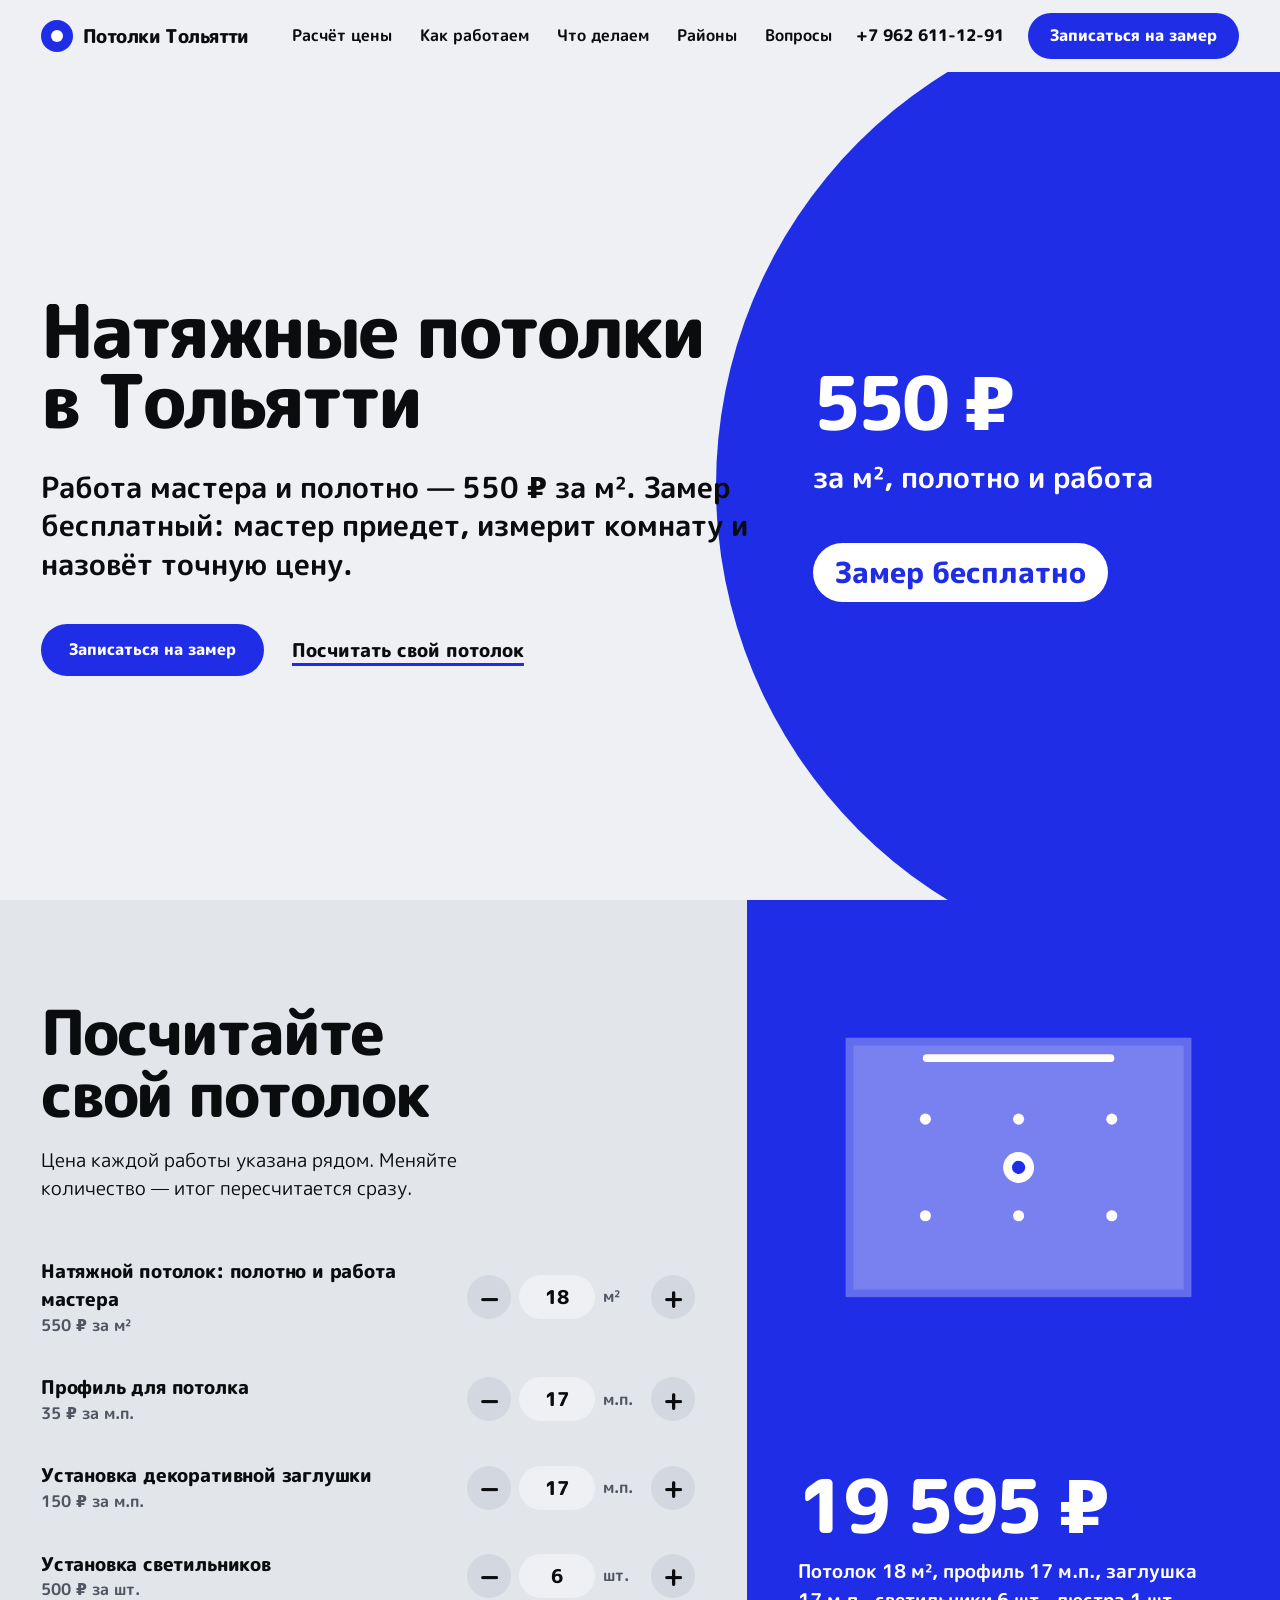
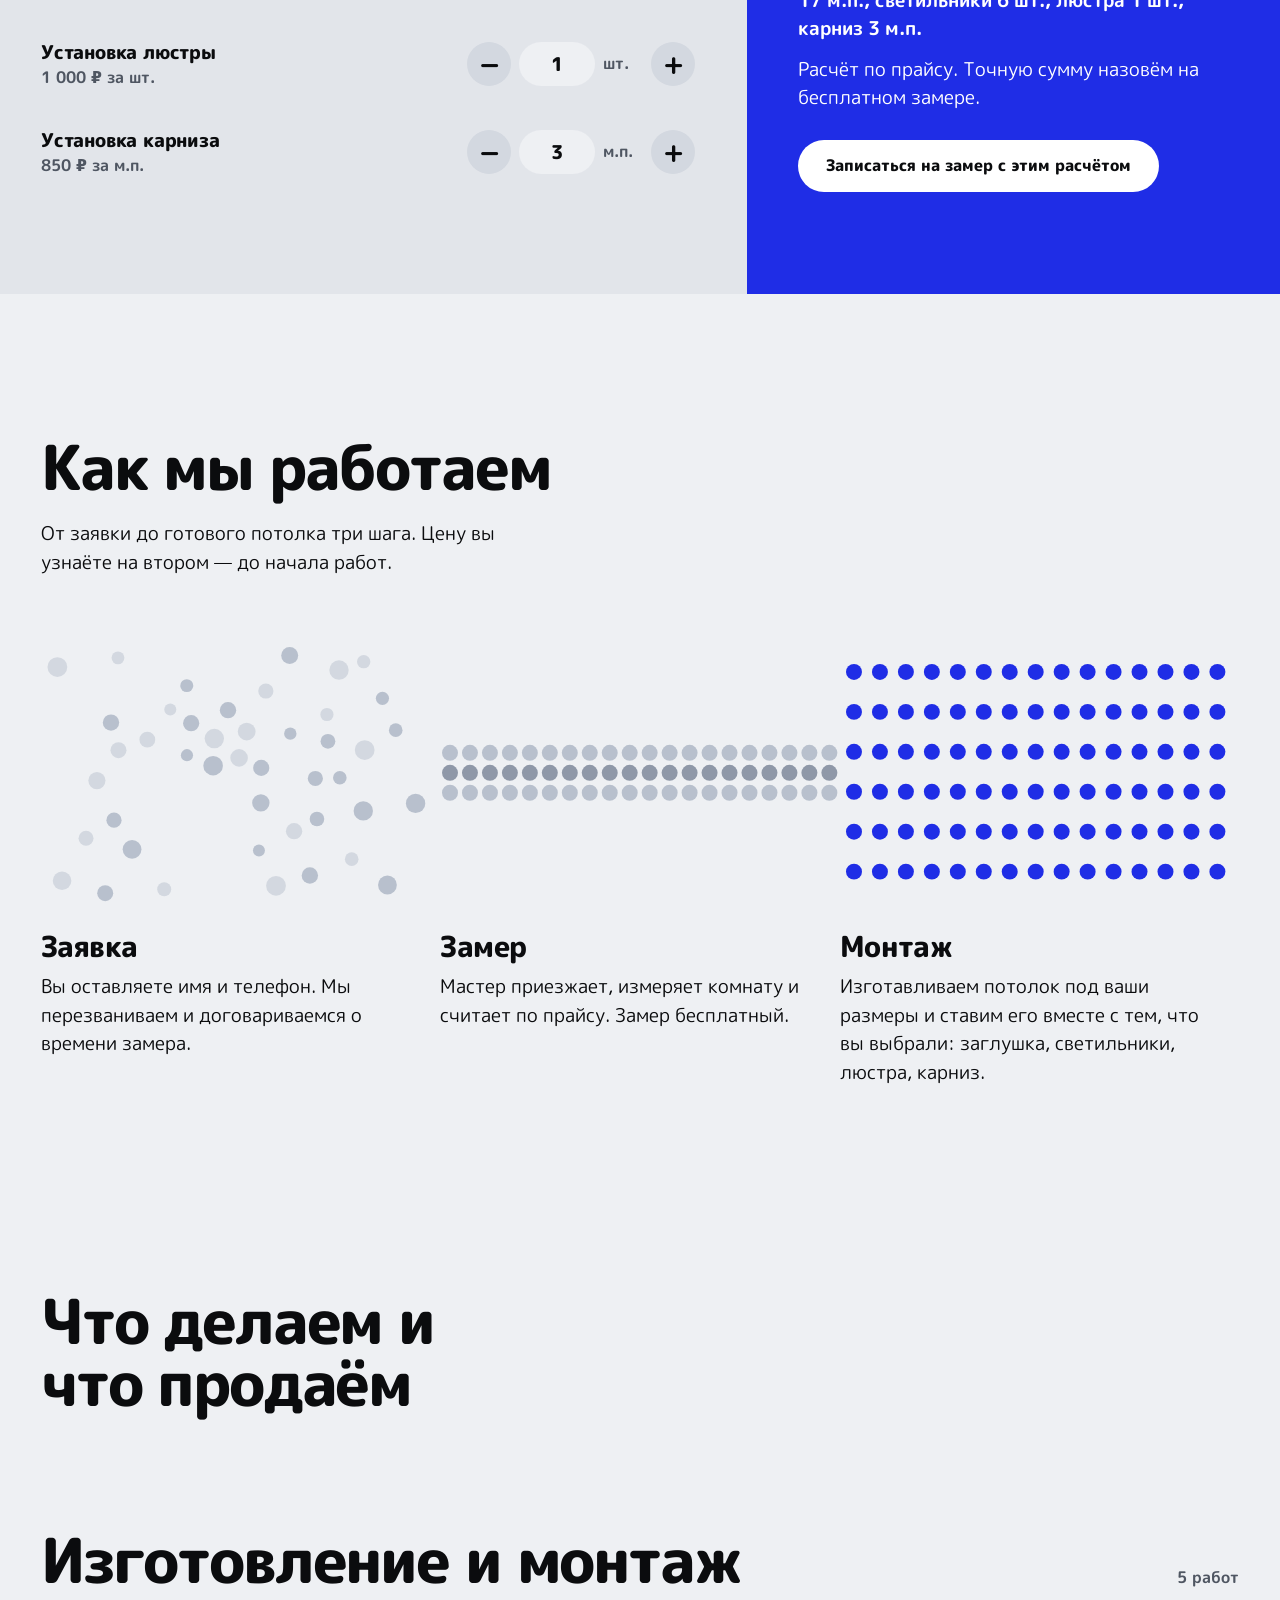
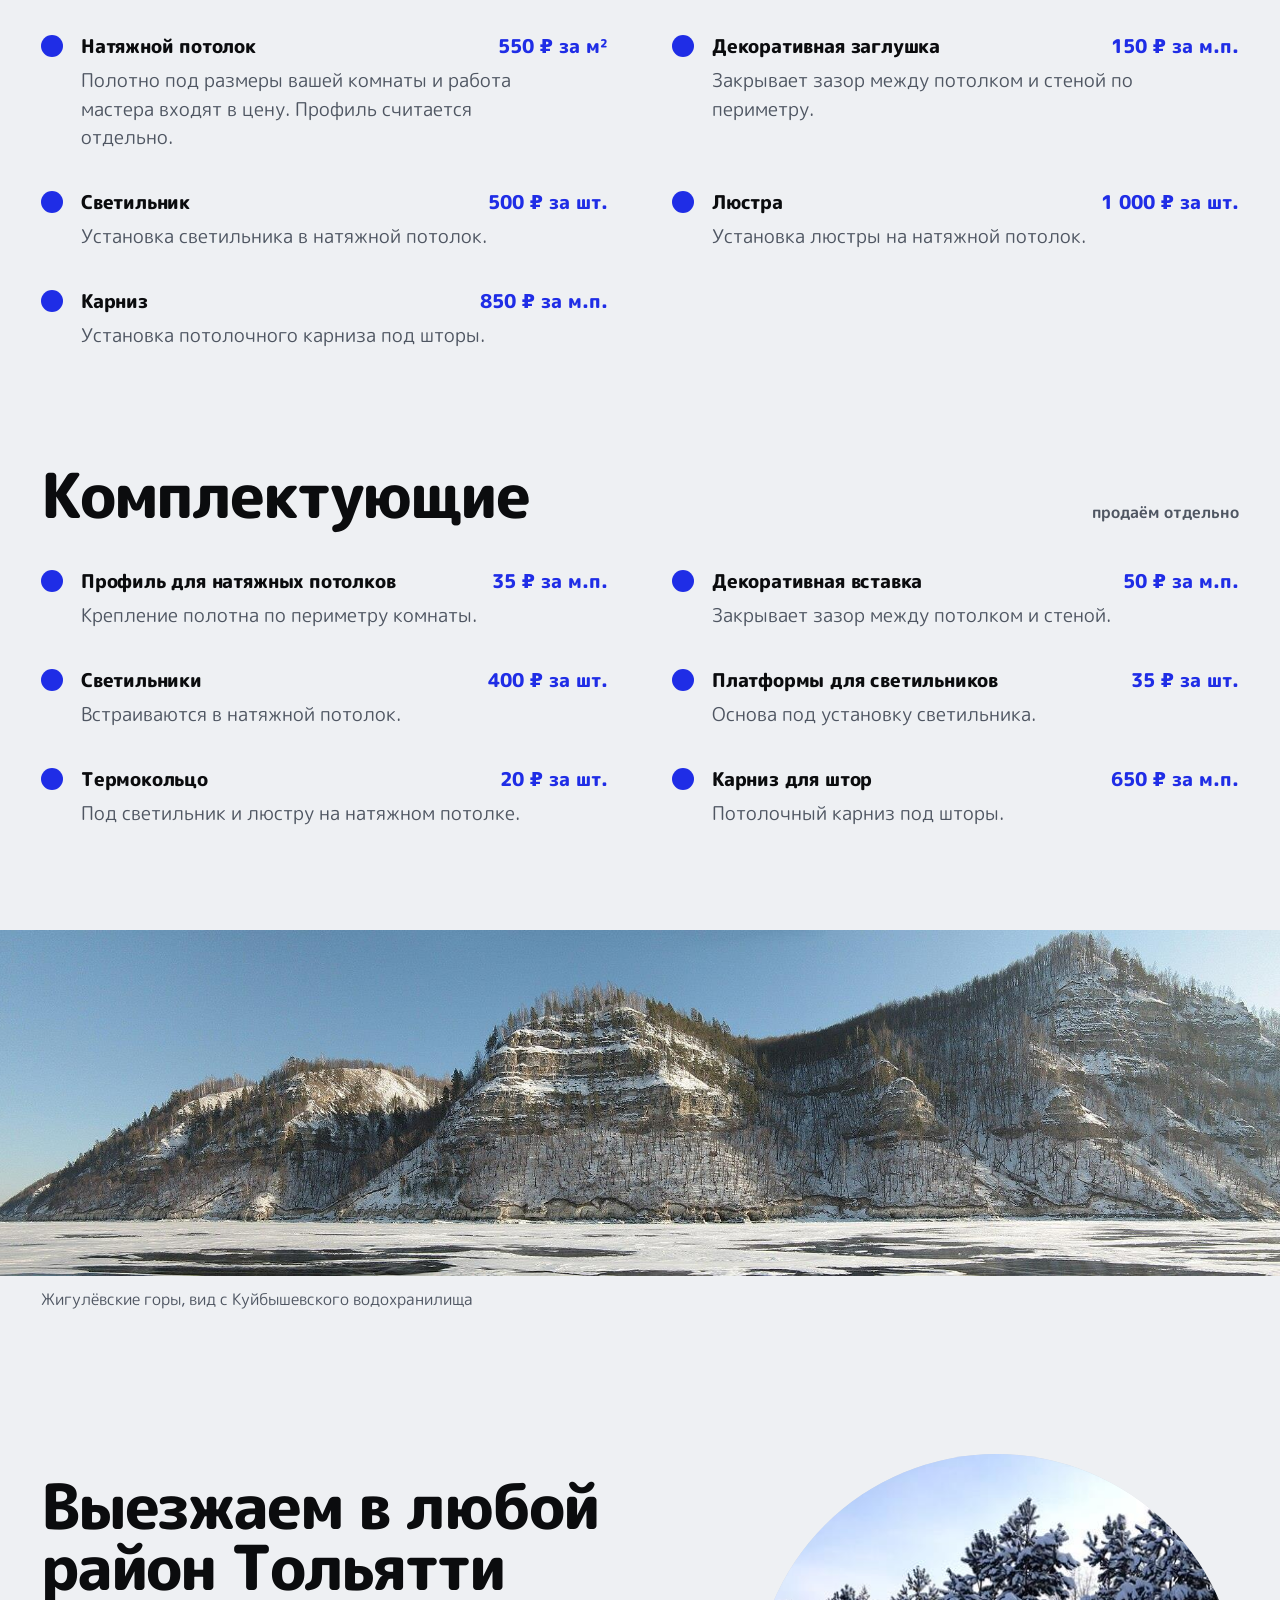
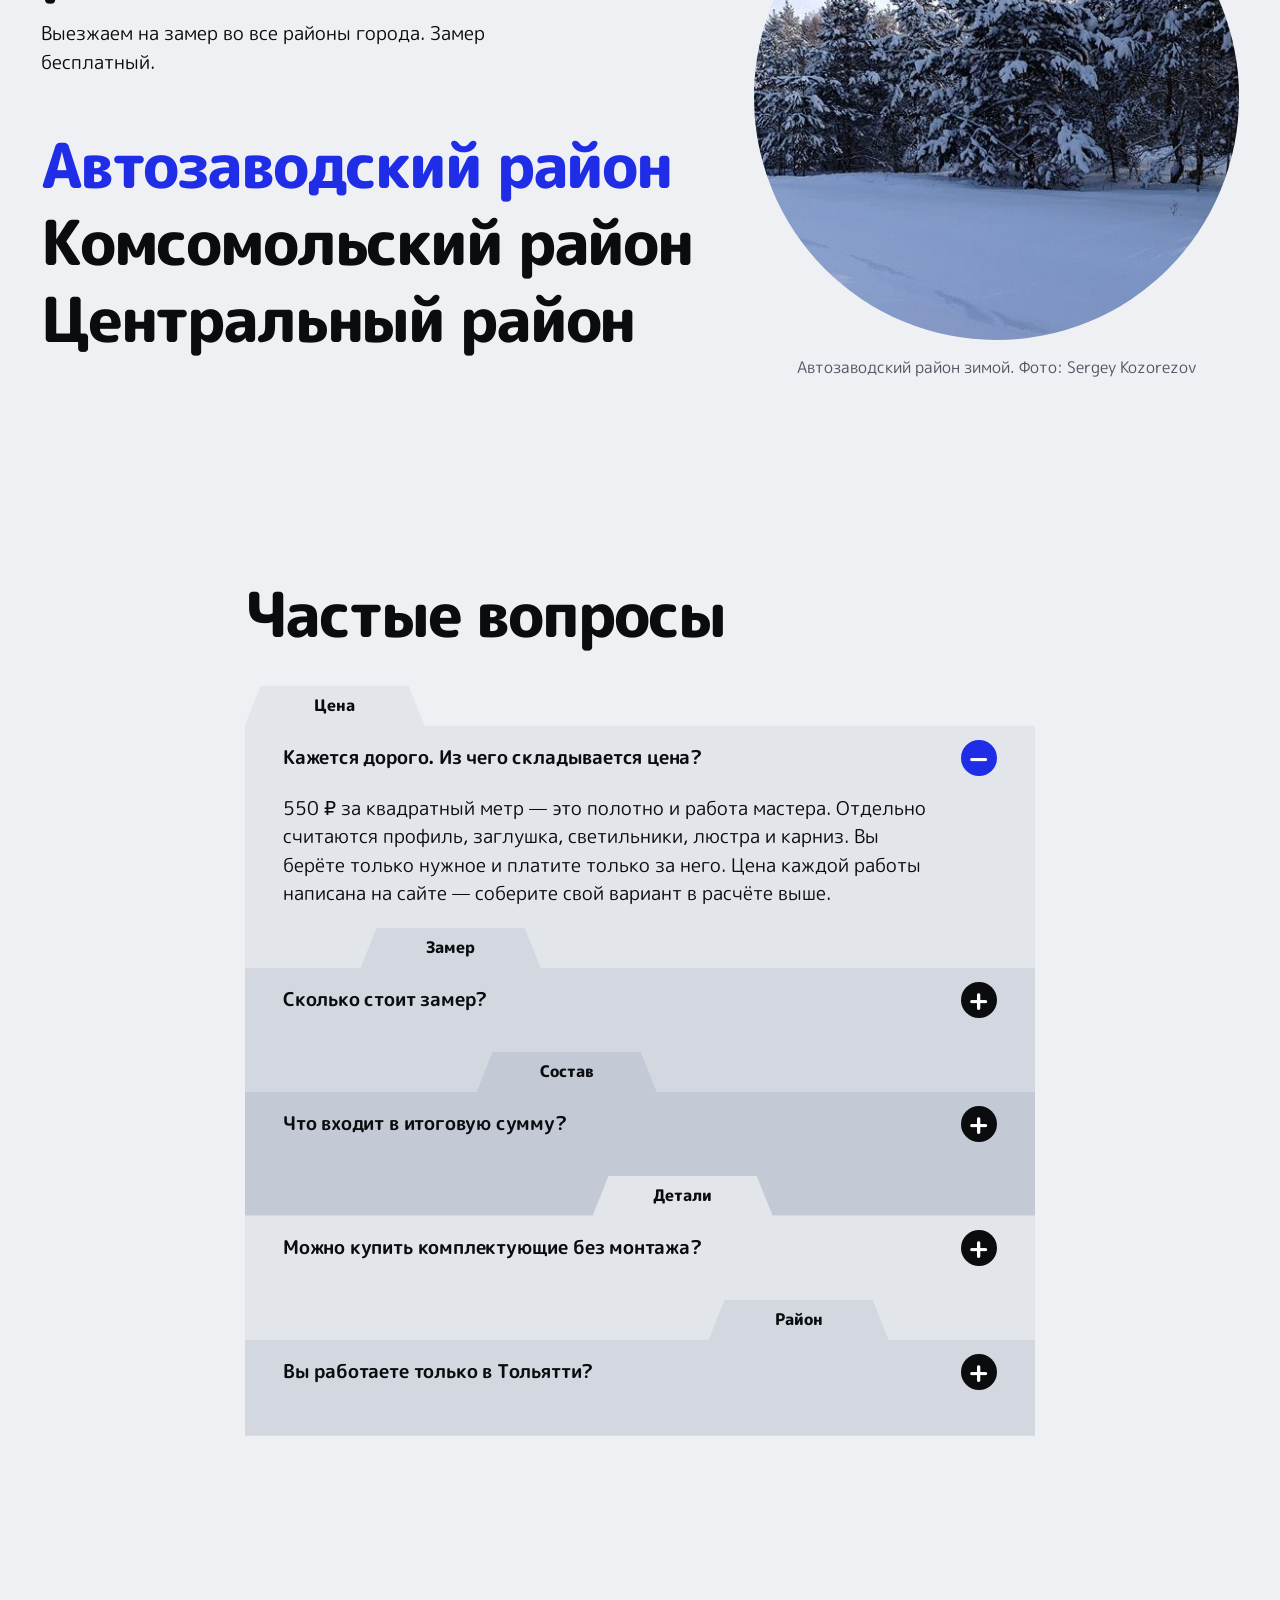
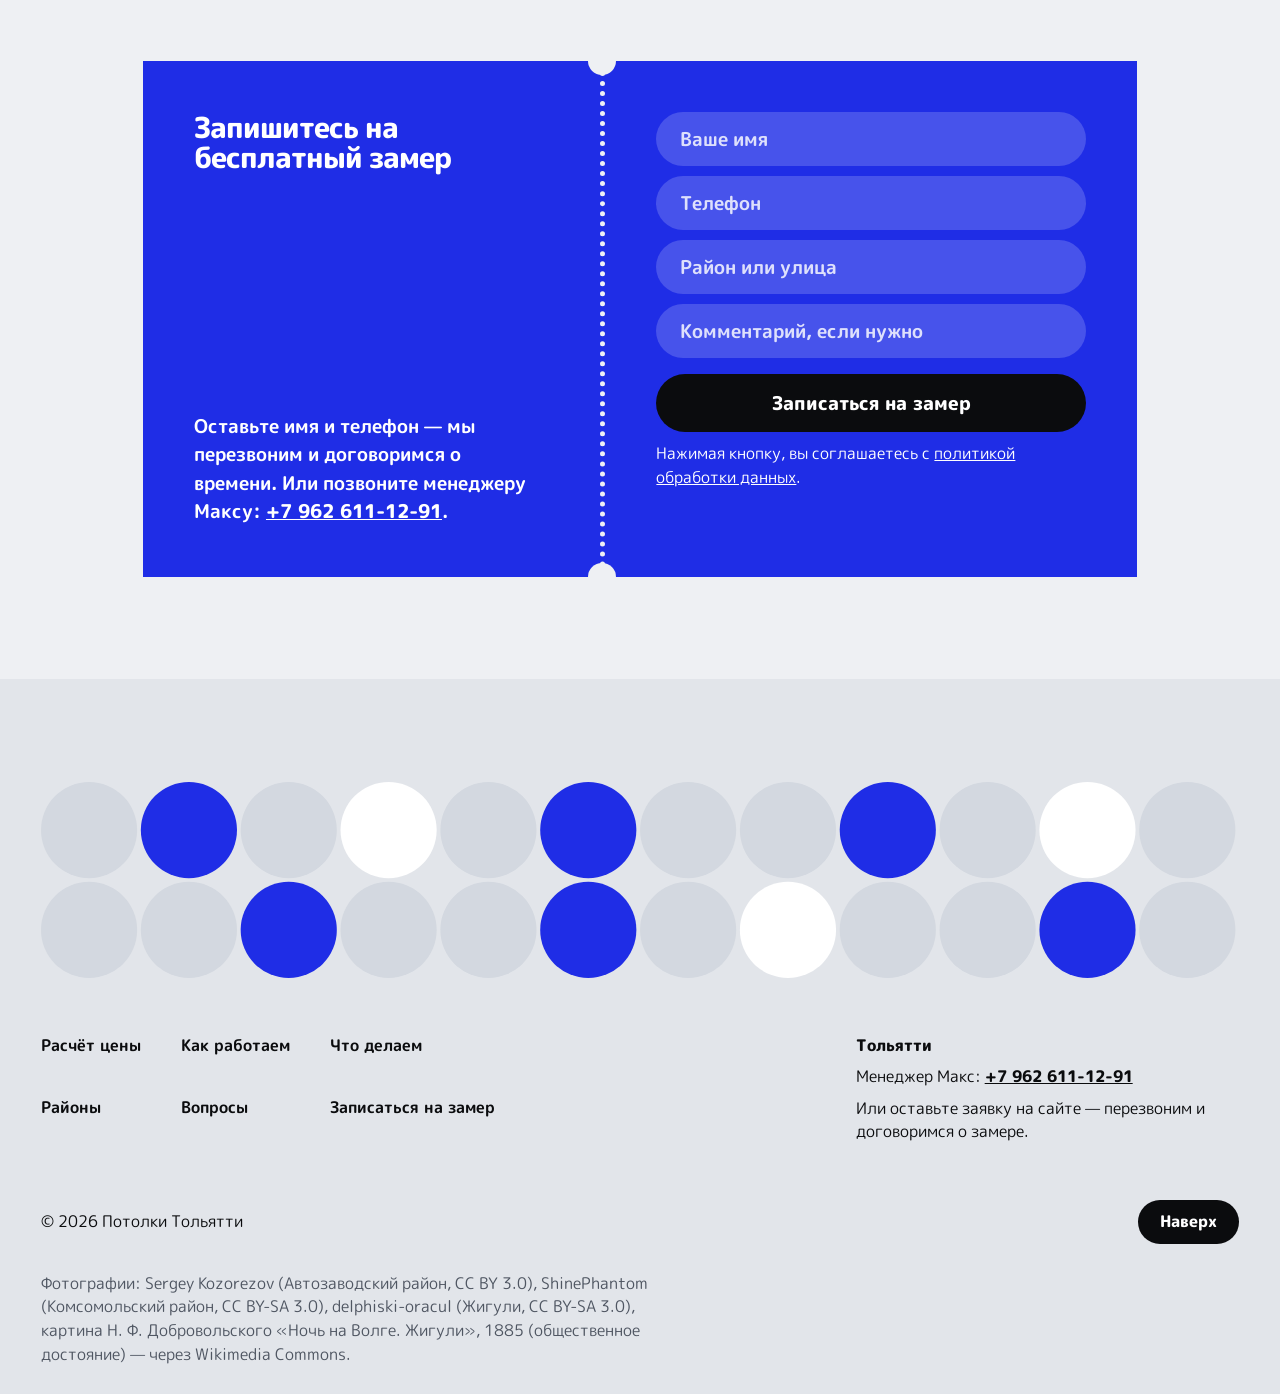
==== commit 95d55804: "edits: phone, price clarifications, components list, profile row" ====
--- a/index.html
+++ b/index.html
@@ -3,11 +3,11 @@
 <head>
 <meta charset="utf-8">
 <meta name="viewport" content="width=device-width, initial-scale=1">
-<title>Натяжные потолки в Тольятти — монтаж 550 ₽ за м², замер бесплатно</title>
-<meta name="description" content="Изготовление и монтаж натяжных потолков в Тольятти. Установка потолка — 550 ₽ за м², замер бесплатный. Продаём комплектующие. Посчитайте стоимость онлайн.">
+<title>Натяжные потолки в Тольятти — 550 ₽ за м² с полотном, замер бесплатно</title>
+<meta name="description" content="Изготовление и монтаж натяжных потолков в Тольятти. Полотно и работа — 550 ₽ за м², замер бесплатный. Продаём комплектующие. Посчитайте стоимость онлайн.">
 <meta name="theme-color" content="#eef0f3">
 <meta property="og:title" content="Натяжные потолки в Тольятти — замер бесплатно">
-<meta property="og:description" content="Монтаж — 550 ₽ за м². Посчитайте стоимость потолка онлайн и запишитесь на бесплатный замер.">
+<meta property="og:description" content="Полотно и работа — 550 ₽ за м². Посчитайте стоимость потолка онлайн и запишитесь на бесплатный замер.">
 <meta property="og:type" content="website">
 <link rel="icon" href="assets/favicon.svg" type="image/svg+xml">
 <link rel="preconnect" href="https://fonts.googleapis.com">
@@ -31,6 +31,7 @@
       <a href="#areas">Районы</a>
       <a href="#faq">Вопросы</a>
     </nav>
+    <a class="phone" href="tel:+79626111291">+7 962 611-12-91</a>
     <a class="btn btn--accent header__cta" href="#contact"><span class="cta-full">Записаться на замер</span><span class="cta-short">Замер</span></a>
     <button class="burger" id="burger" type="button" aria-label="Открыть меню" aria-expanded="false" aria-controls="nav"><span></span><span></span></button>
   </div>
@@ -41,7 +42,7 @@
   <section class="hero" aria-labelledby="hero-h">
     <div class="hero__copy">
       <h1 id="hero-h">Натяжные потолки в&nbsp;Тольятти</h1>
-      <p class="hero__lead">Монтаж — 550&nbsp;₽ за м². Замер бесплатный: мастер приедет, измерит комнату и назовёт точную цену.</p>
+      <p class="hero__lead">Работа мастера и полотно — 550&nbsp;₽ за м². Замер бесплатный: мастер приедет, измерит комнату и назовёт точную цену.</p>
       <div class="hero__actions">
         <a class="btn btn--accent" href="#contact">Записаться на замер</a>
         <a class="textlink" href="#calc">Посчитать свой потолок</a>
@@ -49,7 +50,7 @@
     </div>
     <div class="hero__disc">
       <p class="disc__price">550&nbsp;₽</p>
-      <p class="disc__unit">за м² монтажа</p>
+      <p class="disc__unit">за м², полотно и работа</p>
       <p class="disc__free">Замер бесплатно</p>
     </div>
   </section>
@@ -60,12 +61,22 @@
       <p class="calc__intro">Цена каждой работы указана рядом. Меняйте количество — итог пересчитается сразу.</p>
       <form class="calc__rows" id="calcForm" novalidate>
         <div class="row" data-key="area" data-price="550" data-max="300">
-          <label class="row__name" for="c-area">Установка натяжного потолка</label>
+          <label class="row__name" for="c-area">Натяжной потолок: полотно и работа мастера</label>
           <span class="row__price">550 ₽ за м²</span>
           <div class="stepper">
             <button type="button" class="stepper__btn" data-dir="-1" aria-label="Меньше">−</button>
             <input id="c-area" type="text" inputmode="decimal" value="18" autocomplete="off">
             <span class="stepper__unit">м²</span>
+            <button type="button" class="stepper__btn" data-dir="1" aria-label="Больше">+</button>
+          </div>
+        </div>
+        <div class="row" data-key="profile" data-price="35" data-max="300">
+          <label class="row__name" for="c-profile">Профиль для потолка</label>
+          <span class="row__price">35 ₽ за м.п.</span>
+          <div class="stepper">
+            <button type="button" class="stepper__btn" data-dir="-1" aria-label="Меньше">−</button>
+            <input id="c-profile" type="text" inputmode="decimal" value="17" autocomplete="off">
+            <span class="stepper__unit">м.п.</span>
             <button type="button" class="stepper__btn" data-dir="1" aria-label="Больше">+</button>
           </div>
         </div>
@@ -114,9 +125,9 @@
     <div class="calc__result">
       <svg class="plan" id="plan" viewBox="0 0 400 300" role="img" aria-label="Схема комнаты: размер потолка, светильники, люстра и карниз по вашему расчёту"></svg>
       <div class="result">
-        <p class="total" id="total" aria-hidden="true">19&nbsp;000&nbsp;₽</p>
+        <p class="total" id="total" aria-hidden="true">19&nbsp;595&nbsp;₽</p>
         <p class="visually-hidden" id="totalLive" role="status"></p>
-        <p class="summary" id="summary">Потолок 18 м², заглушка 17 м.п., светильники 6 шт., люстра 1 шт., карниз 3 м.п.</p>
+        <p class="summary" id="summary">Потолок 18 м², профиль 17 м.п., заглушка 17 м.п., светильники 6 шт., люстра 1 шт., карниз 3 м.п.</p>
         <p class="result__note">Расчёт по прайсу. Точную сумму назовём на бесплатном замере.</p>
         <a class="btn btn--light" href="#contact" id="calcCta">Записаться на замер с этим расчётом</a>
       </div>
@@ -159,7 +170,7 @@
     <div class="cat">
       <div class="cat__head"><h3>Изготовление и монтаж</h3><p>5 работ</p></div>
       <ul class="menu">
-        <li><span class="dot" aria-hidden="true"></span><div><p class="menu__top"><strong>Натяжной потолок</strong><span>550 ₽ за м²</span></p><p class="menu__desc">Изготавливаем полотно по размерам вашей комнаты и устанавливаем.</p></div></li>
+        <li><span class="dot" aria-hidden="true"></span><div><p class="menu__top"><strong>Натяжной потолок</strong><span>550 ₽ за м²</span></p><p class="menu__desc">Полотно под размеры вашей комнаты и работа мастера входят в цену. Профиль считается отдельно.</p></div></li>
         <li><span class="dot" aria-hidden="true"></span><div><p class="menu__top"><strong>Декоративная заглушка</strong><span>150 ₽ за м.п.</span></p><p class="menu__desc">Закрывает зазор между потолком и стеной по периметру.</p></div></li>
         <li><span class="dot" aria-hidden="true"></span><div><p class="menu__top"><strong>Светильник</strong><span>500 ₽ за шт.</span></p><p class="menu__desc">Установка светильника в натяжной потолок.</p></div></li>
         <li><span class="dot" aria-hidden="true"></span><div><p class="menu__top"><strong>Люстра</strong><span>1 000 ₽ за шт.</span></p><p class="menu__desc">Установка люстры на натяжной потолок.</p></div></li>
@@ -170,12 +181,13 @@
     <div class="cat">
       <div class="cat__head"><h3>Комплектующие</h3><p>продаём отдельно</p></div>
       <ul class="menu">
-        <li><span class="dot" aria-hidden="true"></span><div><p class="menu__top"><strong>Профили для потолка</strong></p><p class="menu__desc">Крепление полотна по периметру комнаты.</p></div></li>
-        <li><span class="dot" aria-hidden="true"></span><div><p class="menu__top"><strong>Декоративные заглушки</strong></p><p class="menu__desc">Чтобы закрыть зазор у стены.</p></div></li>
-        <li><span class="dot" aria-hidden="true"></span><div><p class="menu__top"><strong>Светильники</strong></p><p class="menu__desc">Встраиваются в потолок.</p></div></li>
-        <li><span class="dot" aria-hidden="true"></span><div><p class="menu__top"><strong>Карнизы</strong></p><p class="menu__desc">Потолочные карнизы под шторы.</p></div></li>
+        <li><span class="dot" aria-hidden="true"></span><div><p class="menu__top"><strong>Профиль для натяжных потолков</strong><span>35 ₽ за м.п.</span></p><p class="menu__desc">Крепление полотна по периметру комнаты.</p></div></li>
+        <li><span class="dot" aria-hidden="true"></span><div><p class="menu__top"><strong>Декоративная вставка</strong><span>50 ₽ за м.п.</span></p><p class="menu__desc">Закрывает зазор между потолком и стеной.</p></div></li>
+        <li><span class="dot" aria-hidden="true"></span><div><p class="menu__top"><strong>Светильники</strong><span>400 ₽ за шт.</span></p><p class="menu__desc">Встраиваются в натяжной потолок.</p></div></li>
+        <li><span class="dot" aria-hidden="true"></span><div><p class="menu__top"><strong>Платформы для светильников</strong><span>35 ₽ за шт.</span></p><p class="menu__desc">Основа под установку светильника.</p></div></li>
+        <li><span class="dot" aria-hidden="true"></span><div><p class="menu__top"><strong>Термокольцо</strong><span>20 ₽ за шт.</span></p><p class="menu__desc">Под светильник и люстру на натяжном потолке.</p></div></li>
+        <li><span class="dot" aria-hidden="true"></span><div><p class="menu__top"><strong>Карниз для штор</strong><span>650 ₽ за м.п.</span></p><p class="menu__desc">Потолочный карниз под шторы.</p></div></li>
       </ul>
-      <p class="cat__note">Цену на комплектующие назовём по запросу — напишите в заявке, что нужно.</p>
     </div>
   </section>
 
@@ -187,7 +199,7 @@
   <section class="areas" id="areas" aria-labelledby="areas-h">
     <div class="areas__list">
       <h2 id="areas-h">Выезжаем в любой район Тольятти</h2>
-      <p>Замер бесплатный в Автозаводском, Центральном и Комсомольском районах.</p>
+      <p>Выезжаем на замер во все районы города. Замер бесплатный.</p>
       <ul class="index" id="index">
         <li data-i="0" data-district="Автозаводский район">
           <a href="#contact">Автозаводский район</a>
@@ -218,7 +230,7 @@
     <div class="faq__stack">
       <details class="qa" name="faq" style="--i:0" open>
         <summary><span class="qa__tab">Цена</span><span class="qa__q">Кажется дорого. Из чего складывается цена?</span></summary>
-        <div class="qa__a"><p>550 ₽ — стоимость установки одного квадратного метра потолка. Остальное считается отдельно: заглушка, светильники, люстра, карниз. Вы берёте только нужное и платите только за него. Цена каждой работы написана на сайте — соберите свой вариант в расчёте выше.</p></div>
+        <div class="qa__a"><p>550 ₽ за квадратный метр — это полотно и работа мастера. Отдельно считаются профиль, заглушка, светильники, люстра и карниз. Вы берёте только нужное и платите только за него. Цена каждой работы написана на сайте — соберите свой вариант в расчёте выше.</p></div>
       </details>
       <details class="qa" name="faq" style="--i:1">
         <summary><span class="qa__tab">Замер</span><span class="qa__q">Сколько стоит замер?</span></summary>
@@ -226,15 +238,15 @@
       </details>
       <details class="qa" name="faq" style="--i:2">
         <summary><span class="qa__tab">Состав</span><span class="qa__q">Что входит в итоговую сумму?</span></summary>
-        <div class="qa__a"><p>Пять позиций: установка потолка за м², заглушка за м.п., светильники и люстры за штуку, карниз за м.п. Чего вы не выбрали, в сумму не входит.</p></div>
+        <div class="qa__a"><p>Потолок с полотном за м², профиль за м.п., установка заглушки за м.п., светильники и люстры за штуку, карниз за м.п. Чего вы не выбрали, в сумму не входит.</p></div>
       </details>
       <details class="qa" name="faq" style="--i:3">
         <summary><span class="qa__tab">Детали</span><span class="qa__q">Можно купить комплектующие без монтажа?</span></summary>
-        <div class="qa__a"><p>Да, мы продаём комплектующие отдельно. Напишите в заявке, что нужно, — назовём цену и условия.</p></div>
+        <div class="qa__a"><p>Да, мы продаём комплектующие отдельно, цены указаны выше. Напишите в заявке, что нужно, — подготовим заказ.</p></div>
       </details>
       <details class="qa" name="faq" style="--i:4">
         <summary><span class="qa__tab">Район</span><span class="qa__q">Вы работаете только в Тольятти?</span></summary>
-        <div class="qa__a"><p>Да, мы работаем в Тольятти. Если вы живёте рядом с городом, напишите в заявке — подскажем, сможем ли приехать.</p></div>
+        <div class="qa__a"><p>Да, мы работаем в Тольятти и выезжаем на замер во все районы. Если вы живёте рядом с городом, напишите в заявке — подскажем, сможем ли приехать.</p></div>
       </details>
     </div>
   </section>
@@ -243,7 +255,7 @@
     <div class="coupon">
       <div class="coupon__lead">
         <h2 id="contact-h">Запишитесь на бесплатный замер</h2>
-        <p>Оставьте имя и телефон — мы перезвоним и договоримся о времени.</p>
+        <p>Оставьте имя и телефон — мы перезвоним и договоримся о времени. Или позвоните менеджеру Максу: <a href="tel:+79626111291">+7 962 611-12-91</a>.</p>
       </div>
       <form class="coupon__form" id="leadForm" novalidate>
         <input type="text" name="_gotcha" style="display:none" tabindex="-1" autocomplete="off">
@@ -278,7 +290,8 @@
     </nav>
     <div class="footer__contact">
       <p>Тольятти</p>
-      <p>Заявки принимаем на сайте — перезваниваем и договариваемся о замере.</p>
+      <p>Менеджер Макс: <a href="tel:+79626111291">+7 962 611-12-91</a></p>
+      <p>Или оставьте заявку на сайте — перезвоним и договоримся о замере.</p>
     </div>
   </div>
   <div class="footer__bottom">
--- a/styles.css
+++ b/styles.css
@@ -427,6 +427,7 @@
   .menu { grid-template-columns: 1fr; gap: 28px; }
   .areas { display: block; padding-top: var(--sect); }
   .preview { display: none; }
+  .areas__list > h2 { max-width: none; }
   .index li { display: grid; grid-template-columns: 96px 1fr; gap: 16px; align-items: center; padding: 14px 0; }
   .index a { font-size: var(--step-lead); opacity: 1 !important; color: var(--ink); }
   .index__inline { display: block; order: -1; }
@@ -458,3 +459,8 @@
 
 /* last card closes the stack without a hollow tail */
 .qa:last-child { padding-bottom: 32px; }
+
+.phone { font-weight: 800; font-size: var(--step-small); text-decoration: none; white-space: nowrap; }
+.phone:hover { color: var(--accent); }
+.footer__contact a, .coupon__lead a { color: inherit; font-weight: 800; }
+@media (max-width: 1180px) { .phone { display: none; } }
